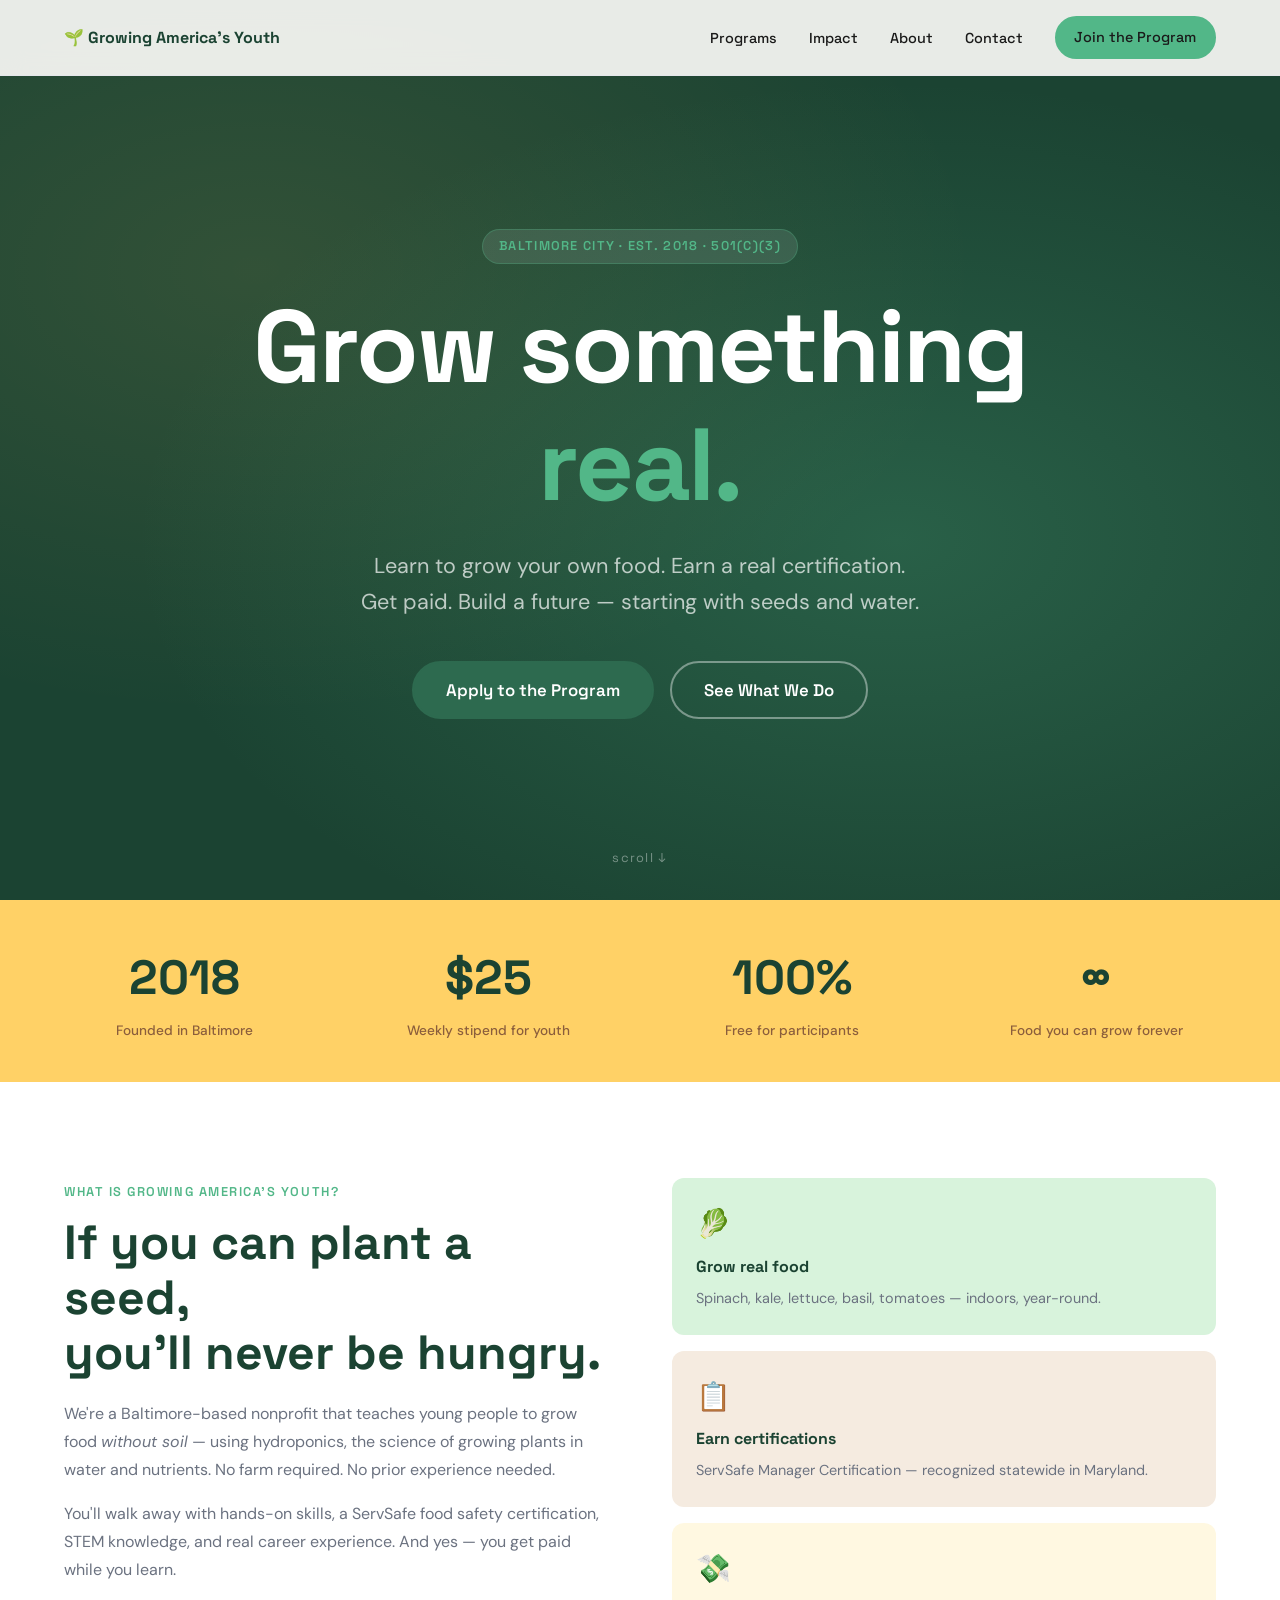
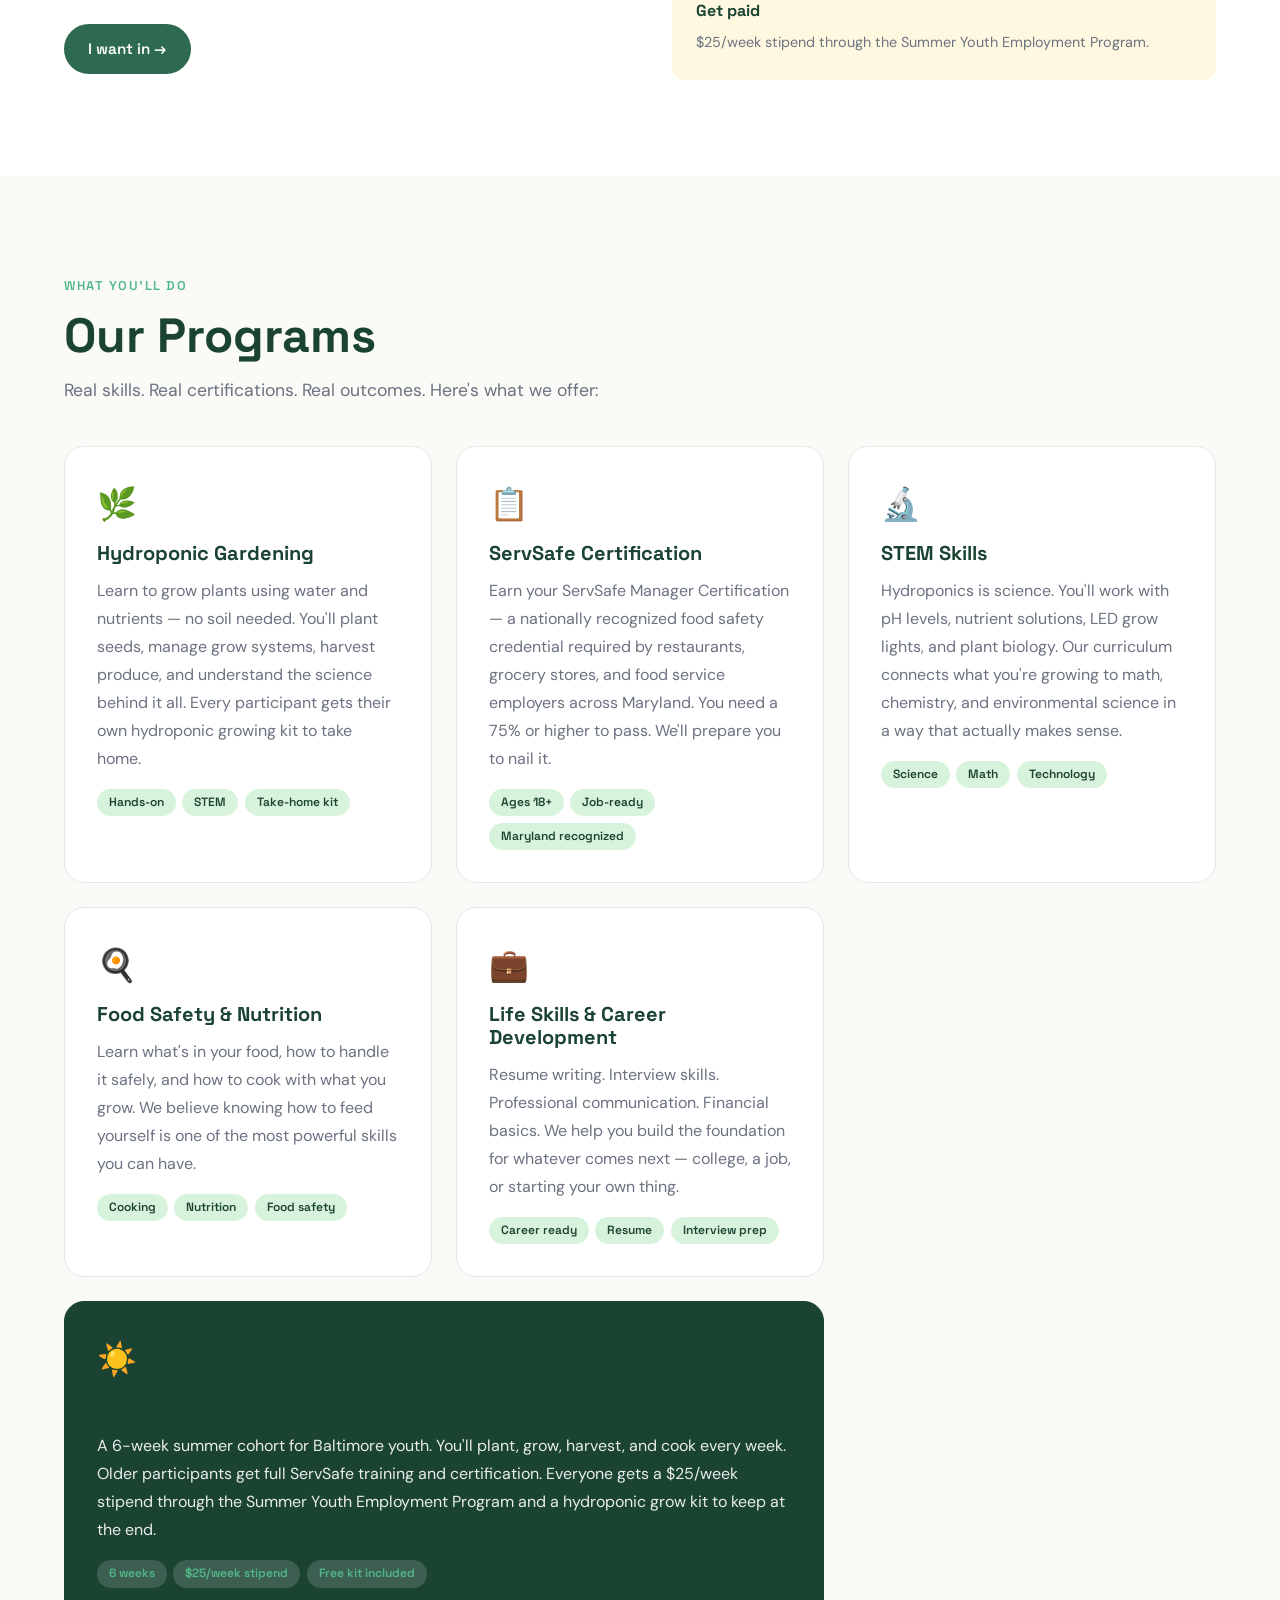
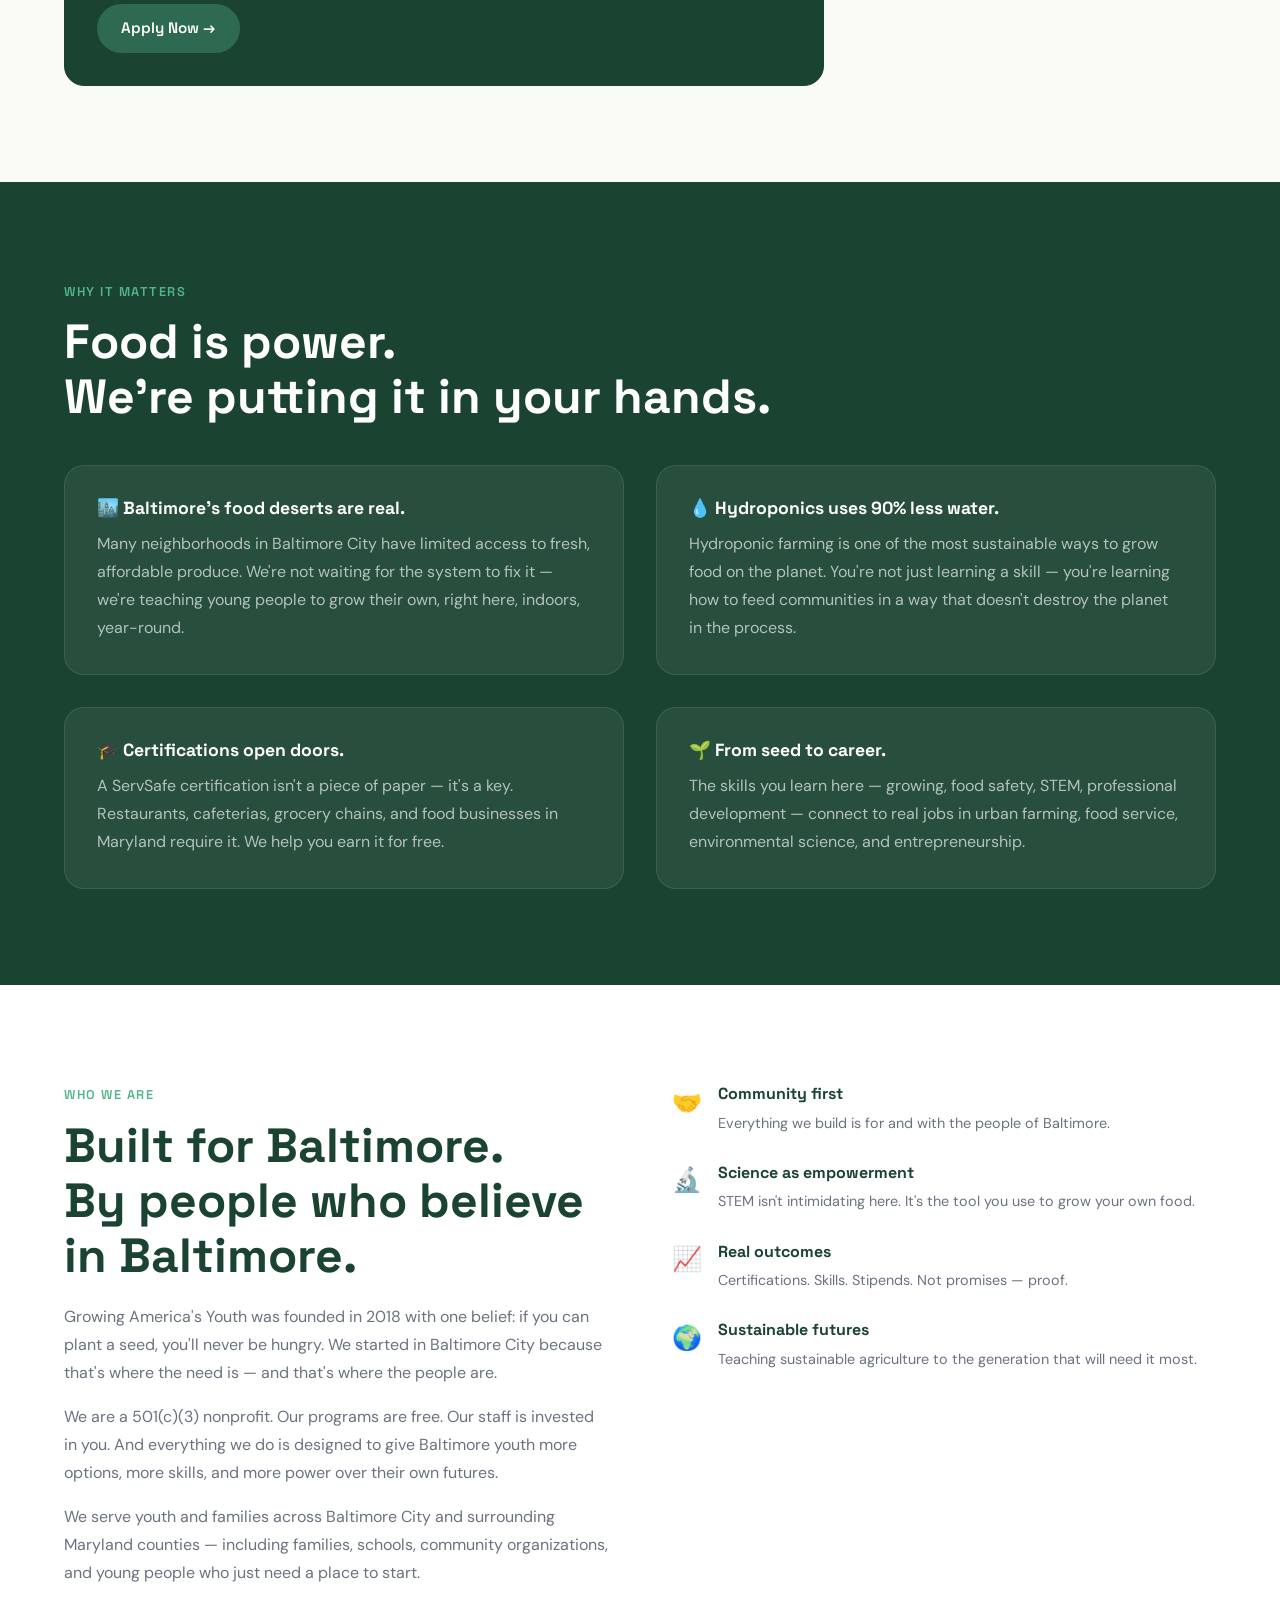
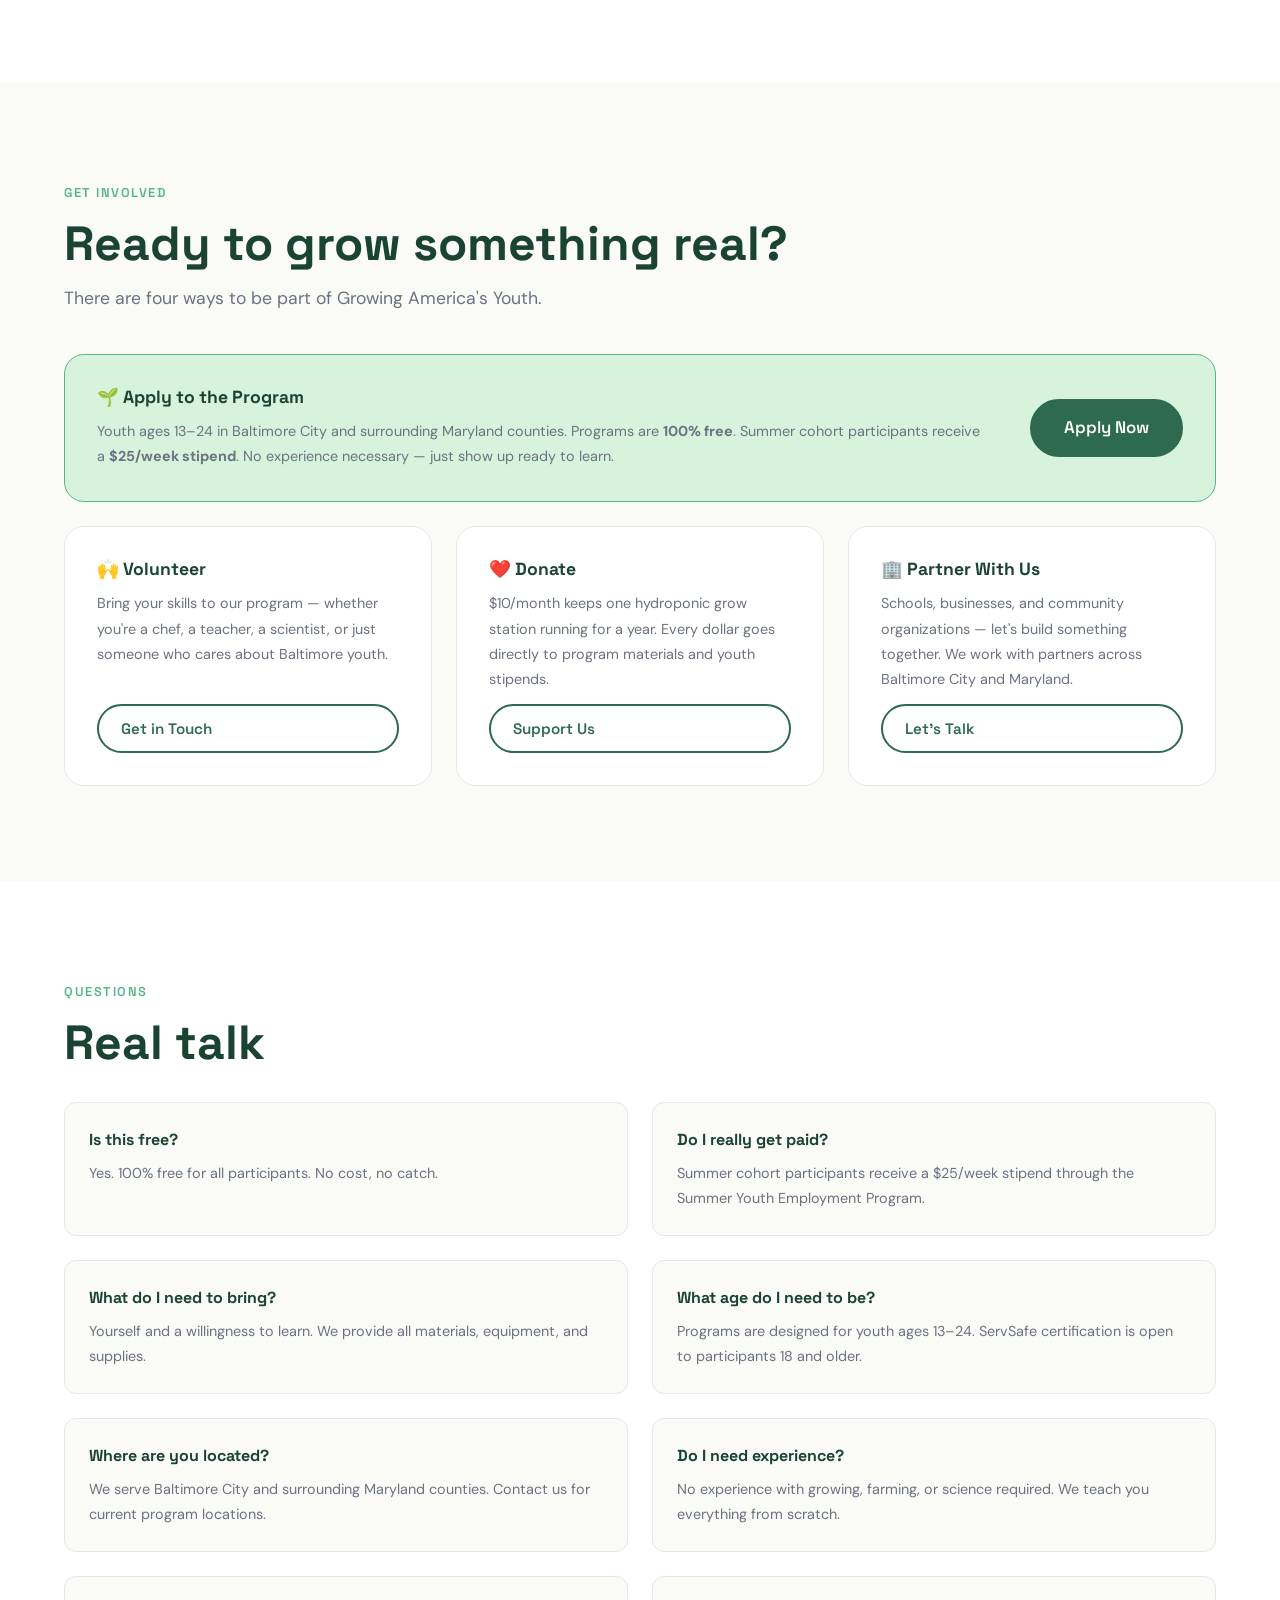
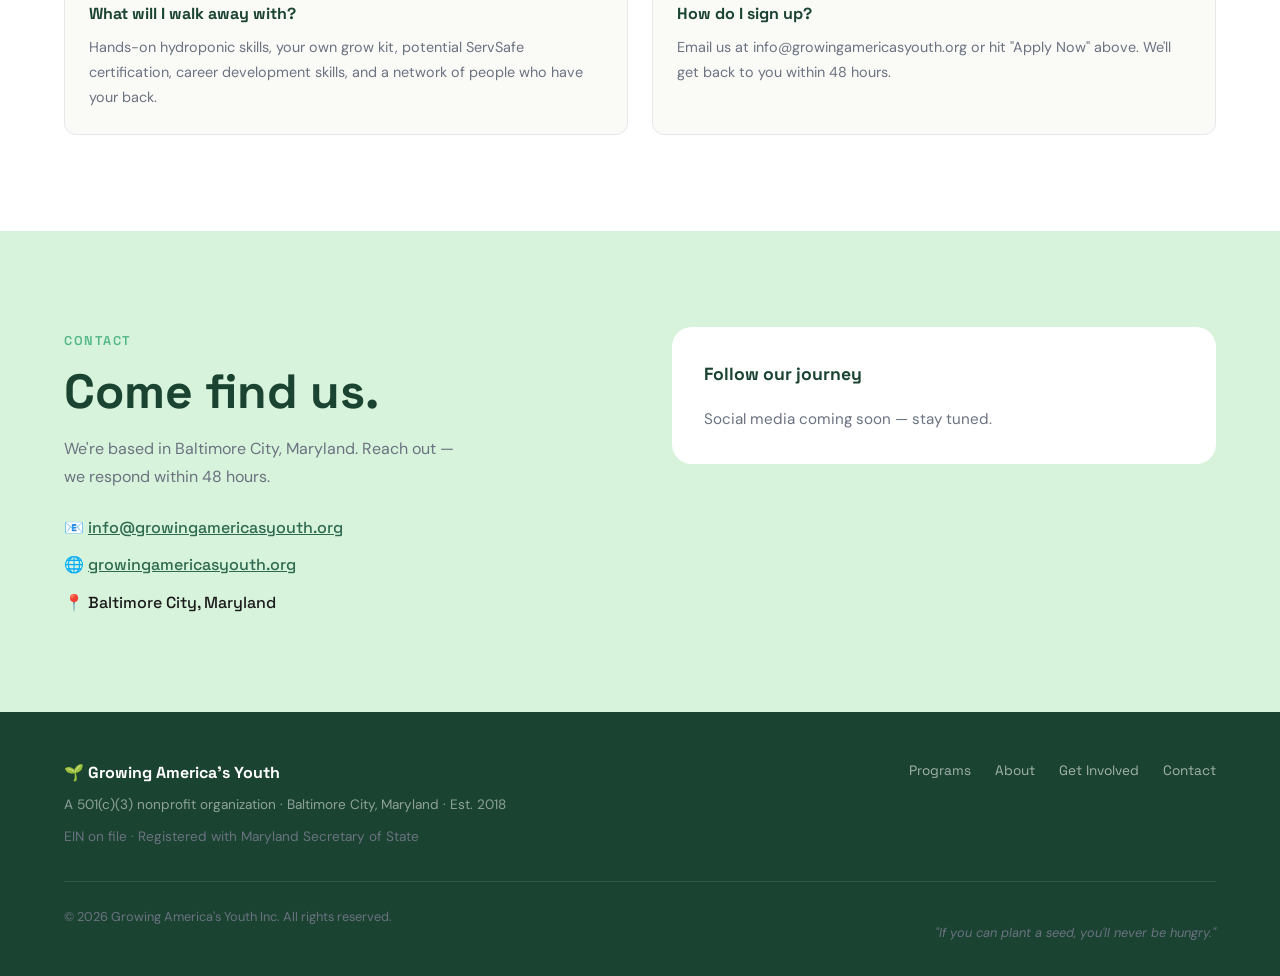
==== src/index.html @ 6db71955 "feat: full website — hero, programs, impact, about, FAQ, contact" ====
<!DOCTYPE html>
<html lang="en">
<head>
  <meta charset="UTF-8" />
  <meta name="viewport" content="width=device-width, initial-scale=1.0" />
  <title>Growing America's Youth — Grow Something Real</title>
  <meta name="description" content="We teach Baltimore youth to grow their own food, earn real certifications, get paid, and build careers — starting with seeds and water." />
  <link rel="preconnect" href="https://fonts.googleapis.com" />
  <link rel="preconnect" href="https://fonts.gstatic.com" crossorigin />
  <link href="https://fonts.googleapis.com/css2?family=Space+Grotesk:wght@400;500;600;700&family=DM+Sans:ital,wght@0,400;0,500;1,400&display=swap" rel="stylesheet" />
  <link rel="stylesheet" href="style.css" />
</head>
<body>

  <!-- NAV -->
  <nav class="nav" id="nav">
    <div class="nav__inner">
      <a href="#" class="nav__logo">🌱 Growing America's Youth</a>
      <ul class="nav__links">
        <li><a href="#programs">Programs</a></li>
        <li><a href="#impact">Impact</a></li>
        <li><a href="#about">About</a></li>
        <li><a href="#contact">Contact</a></li>
        <li><a href="#join" class="btn btn--nav">Join the Program</a></li>
      </ul>
      <button class="nav__hamburger" id="hamburger" aria-label="Open menu">
        <span></span><span></span><span></span>
      </button>
    </div>
    <div class="nav__mobile" id="mobile-menu">
      <a href="#programs">Programs</a>
      <a href="#impact">Impact</a>
      <a href="#about">About</a>
      <a href="#contact">Contact</a>
      <a href="#join" class="btn btn--green">Join the Program</a>
    </div>
  </nav>

  <!-- HERO -->
  <section class="hero" id="home">
    <div class="hero__bg"></div>
    <div class="hero__content">
      <span class="hero__tag">Baltimore City · Est. 2018 · 501(c)(3)</span>
      <h1 class="hero__headline">Grow something<br /><em>real.</em></h1>
      <p class="hero__sub">
        Learn to grow your own food. Earn a real certification. Get paid.
        Build a future — starting with seeds and water.
      </p>
      <div class="hero__cta">
        <a href="#join" class="btn btn--green btn--lg">Apply to the Program</a>
        <a href="#programs" class="btn btn--outline btn--lg">See What We Do</a>
      </div>
    </div>
    <div class="hero__scroll-hint">scroll ↓</div>
  </section>

  <!-- STATS BAND -->
  <section class="stats">
    <div class="stats__inner">
      <div class="stat">
        <span class="stat__num">2018</span>
        <span class="stat__label">Founded in Baltimore</span>
      </div>
      <div class="stat">
        <span class="stat__num">$25</span>
        <span class="stat__label">Weekly stipend for youth</span>
      </div>
      <div class="stat">
        <span class="stat__num">100%</span>
        <span class="stat__label">Free for participants</span>
      </div>
      <div class="stat">
        <span class="stat__num">∞</span>
        <span class="stat__label">Food you can grow forever</span>
      </div>
    </div>
  </section>

  <!-- WHAT IS THIS -->
  <section class="intro">
    <div class="container">
      <div class="intro__grid">
        <div class="intro__text">
          <span class="eyebrow">What is Growing America's Youth?</span>
          <h2>If you can plant a seed,<br />you'll never be hungry.</h2>
          <p>
            We're a Baltimore-based nonprofit that teaches young people to grow food
            <em>without soil</em> — using hydroponics, the science of growing plants in
            water and nutrients. No farm required. No prior experience needed.
          </p>
          <p>
            You'll walk away with hands-on skills, a ServSafe food safety certification,
            STEM knowledge, and real career experience. And yes — you get paid while you learn.
          </p>
          <a href="#join" class="btn btn--green">I want in →</a>
        </div>
        <div class="intro__visual">
          <div class="intro__card intro__card--green">
            <div class="intro__card-icon">🥬</div>
            <strong>Grow real food</strong>
            <p>Spinach, kale, lettuce, basil, tomatoes — indoors, year-round.</p>
          </div>
          <div class="intro__card intro__card--earth">
            <div class="intro__card-icon">📋</div>
            <strong>Earn certifications</strong>
            <p>ServSafe Manager Certification — recognized statewide in Maryland.</p>
          </div>
          <div class="intro__card intro__card--yellow">
            <div class="intro__card-icon">💸</div>
            <strong>Get paid</strong>
            <p>$25/week stipend through the Summer Youth Employment Program.</p>
          </div>
        </div>
      </div>
    </div>
  </section>

  <!-- PROGRAMS -->
  <section class="programs" id="programs">
    <div class="container">
      <span class="eyebrow">What you'll do</span>
      <h2>Our Programs</h2>
      <p class="section-sub">Real skills. Real certifications. Real outcomes. Here's what we offer:</p>

      <div class="programs__grid">

        <div class="program-card">
          <div class="program-card__icon">🌿</div>
          <h3>Hydroponic Gardening</h3>
          <p>
            Learn to grow plants using water and nutrients — no soil needed. You'll plant seeds,
            manage grow systems, harvest produce, and understand the science behind it all.
            Every participant gets their own hydroponic growing kit to take home.
          </p>
          <ul class="program-card__tags">
            <li>Hands-on</li><li>STEM</li><li>Take-home kit</li>
          </ul>
        </div>

        <div class="program-card">
          <div class="program-card__icon">📋</div>
          <h3>ServSafe Certification</h3>
          <p>
            Earn your ServSafe Manager Certification — a nationally recognized food safety
            credential required by restaurants, grocery stores, and food service employers
            across Maryland. You need a 75% or higher to pass. We'll prepare you to nail it.
          </p>
          <ul class="program-card__tags">
            <li>Ages 18+</li><li>Job-ready</li><li>Maryland recognized</li>
          </ul>
        </div>

        <div class="program-card">
          <div class="program-card__icon">🔬</div>
          <h3>STEM Skills</h3>
          <p>
            Hydroponics is science. You'll work with pH levels, nutrient solutions, LED grow
            lights, and plant biology. Our curriculum connects what you're growing to math,
            chemistry, and environmental science in a way that actually makes sense.
          </p>
          <ul class="program-card__tags">
            <li>Science</li><li>Math</li><li>Technology</li>
          </ul>
        </div>

        <div class="program-card">
          <div class="program-card__icon">🍳</div>
          <h3>Food Safety & Nutrition</h3>
          <p>
            Learn what's in your food, how to handle it safely, and how to cook with what
            you grow. We believe knowing how to feed yourself is one of the most powerful
            skills you can have.
          </p>
          <ul class="program-card__tags">
            <li>Cooking</li><li>Nutrition</li><li>Food safety</li>
          </ul>
        </div>

        <div class="program-card">
          <div class="program-card__icon">💼</div>
          <h3>Life Skills & Career Development</h3>
          <p>
            Resume writing. Interview skills. Professional communication. Financial basics.
            We help you build the foundation for whatever comes next — college, a job,
            or starting your own thing.
          </p>
          <ul class="program-card__tags">
            <li>Career ready</li><li>Resume</li><li>Interview prep</li>
          </ul>
        </div>

        <div class="program-card program-card--featured">
          <div class="program-card__icon">☀️</div>
          <h3>Summer Youth Program</h3>
          <p>
            A 6-week summer cohort for Baltimore youth. You'll plant, grow, harvest, and cook
            every week. Older participants get full ServSafe training and certification.
            Everyone gets a $25/week stipend through the Summer Youth Employment Program
            and a hydroponic grow kit to keep at the end.
          </p>
          <ul class="program-card__tags">
            <li>6 weeks</li><li>$25/week stipend</li><li>Free kit included</li>
          </ul>
          <a href="#join" class="btn btn--green" style="margin-top:1rem;">Apply Now →</a>
        </div>

      </div>
    </div>
  </section>

  <!-- IMPACT -->
  <section class="impact" id="impact">
    <div class="container">
      <span class="eyebrow">Why it matters</span>
      <h2>Food is power.<br />We're putting it in your hands.</h2>
      <div class="impact__grid">
        <div class="impact__block">
          <h3>🏙️ Baltimore's food deserts are real.</h3>
          <p>
            Many neighborhoods in Baltimore City have limited access to fresh, affordable produce.
            We're not waiting for the system to fix it — we're teaching young people to grow
            their own, right here, indoors, year-round.
          </p>
        </div>
        <div class="impact__block">
          <h3>💧 Hydroponics uses 90% less water.</h3>
          <p>
            Hydroponic farming is one of the most sustainable ways to grow food on the planet.
            You're not just learning a skill — you're learning how to feed communities in a
            way that doesn't destroy the planet in the process.
          </p>
        </div>
        <div class="impact__block">
          <h3>🎓 Certifications open doors.</h3>
          <p>
            A ServSafe certification isn't a piece of paper — it's a key. Restaurants, cafeterias,
            grocery chains, and food businesses in Maryland require it. We help you earn it for free.
          </p>
        </div>
        <div class="impact__block">
          <h3>🌱 From seed to career.</h3>
          <p>
            The skills you learn here — growing, food safety, STEM, professional development —
            connect to real jobs in urban farming, food service, environmental science,
            and entrepreneurship.
          </p>
        </div>
      </div>
    </div>
  </section>

  <!-- ABOUT -->
  <section class="about" id="about">
    <div class="container">
      <div class="about__grid">
        <div class="about__text">
          <span class="eyebrow">Who we are</span>
          <h2>Built for Baltimore.<br />By people who believe in Baltimore.</h2>
          <p>
            Growing America's Youth was founded in 2018 with one belief: if you can plant a seed,
            you'll never be hungry. We started in Baltimore City because that's where the need is —
            and that's where the people are.
          </p>
          <p>
            We are a 501(c)(3) nonprofit. Our programs are free. Our staff is invested in you.
            And everything we do is designed to give Baltimore youth more options, more skills,
            and more power over their own futures.
          </p>
          <p>
            We serve youth and families across Baltimore City and surrounding Maryland counties —
            including families, schools, community organizations, and young people who just need
            a place to start.
          </p>
        </div>
        <div class="about__values">
          <div class="value">
            <span class="value__icon">🤝</span>
            <div>
              <strong>Community first</strong>
              <p>Everything we build is for and with the people of Baltimore.</p>
            </div>
          </div>
          <div class="value">
            <span class="value__icon">🔬</span>
            <div>
              <strong>Science as empowerment</strong>
              <p>STEM isn't intimidating here. It's the tool you use to grow your own food.</p>
            </div>
          </div>
          <div class="value">
            <span class="value__icon">📈</span>
            <div>
              <strong>Real outcomes</strong>
              <p>Certifications. Skills. Stipends. Not promises — proof.</p>
            </div>
          </div>
          <div class="value">
            <span class="value__icon">🌍</span>
            <div>
              <strong>Sustainable futures</strong>
              <p>Teaching sustainable agriculture to the generation that will need it most.</p>
            </div>
          </div>
        </div>
      </div>
    </div>
  </section>

  <!-- GET INVOLVED / JOIN -->
  <section class="join" id="join">
    <div class="container">
      <span class="eyebrow">Get involved</span>
      <h2>Ready to grow something real?</h2>
      <p class="section-sub">There are four ways to be part of Growing America's Youth.</p>

      <div class="join__grid">
        <div class="join__card join__card--main">
          <h3>🌱 Apply to the Program</h3>
          <p>
            Youth ages 13–24 in Baltimore City and surrounding Maryland counties.
            Programs are <strong>100% free</strong>. Summer cohort participants receive a
            <strong>$25/week stipend</strong>. No experience necessary — just show up ready to learn.
          </p>
          <a href="mailto:info@growingamericasyouth.org?subject=Program Application" class="btn btn--green btn--lg">Apply Now</a>
        </div>

        <div class="join__card">
          <h3>🙌 Volunteer</h3>
          <p>
            Bring your skills to our program — whether you're a chef, a teacher, a scientist,
            or just someone who cares about Baltimore youth.
          </p>
          <a href="mailto:info@growingamericasyouth.org?subject=Volunteer Interest" class="btn btn--outline">Get in Touch</a>
        </div>

        <div class="join__card">
          <h3>❤️ Donate</h3>
          <p>
            $10/month keeps one hydroponic grow station running for a year.
            Every dollar goes directly to program materials and youth stipends.
          </p>
          <a href="mailto:info@growingamericasyouth.org?subject=Donation Inquiry" class="btn btn--outline">Support Us</a>
        </div>

        <div class="join__card">
          <h3>🏢 Partner With Us</h3>
          <p>
            Schools, businesses, and community organizations — let's build something together.
            We work with partners across Baltimore City and Maryland.
          </p>
          <a href="mailto:info@growingamericasyouth.org?subject=Partnership Inquiry" class="btn btn--outline">Let's Talk</a>
        </div>
      </div>
    </div>
  </section>

  <!-- FAQ -->
  <section class="faq" id="faq">
    <div class="container">
      <span class="eyebrow">Questions</span>
      <h2>Real talk</h2>
      <div class="faq__grid">
        <div class="faq__item">
          <strong>Is this free?</strong>
          <p>Yes. 100% free for all participants. No cost, no catch.</p>
        </div>
        <div class="faq__item">
          <strong>Do I really get paid?</strong>
          <p>Summer cohort participants receive a $25/week stipend through the Summer Youth Employment Program.</p>
        </div>
        <div class="faq__item">
          <strong>What do I need to bring?</strong>
          <p>Yourself and a willingness to learn. We provide all materials, equipment, and supplies.</p>
        </div>
        <div class="faq__item">
          <strong>What age do I need to be?</strong>
          <p>Programs are designed for youth ages 13–24. ServSafe certification is open to participants 18 and older.</p>
        </div>
        <div class="faq__item">
          <strong>Where are you located?</strong>
          <p>We serve Baltimore City and surrounding Maryland counties. Contact us for current program locations.</p>
        </div>
        <div class="faq__item">
          <strong>Do I need experience?</strong>
          <p>No experience with growing, farming, or science required. We teach you everything from scratch.</p>
        </div>
        <div class="faq__item">
          <strong>What will I walk away with?</strong>
          <p>Hands-on hydroponic skills, your own grow kit, potential ServSafe certification, career development skills, and a network of people who have your back.</p>
        </div>
        <div class="faq__item">
          <strong>How do I sign up?</strong>
          <p>Email us at info@growingamericasyouth.org or hit "Apply Now" above. We'll get back to you within 48 hours.</p>
        </div>
      </div>
    </div>
  </section>

  <!-- CONTACT -->
  <section class="contact" id="contact">
    <div class="container">
      <div class="contact__inner">
        <div>
          <span class="eyebrow">Contact</span>
          <h2>Come find us.</h2>
          <p>We're based in Baltimore City, Maryland. Reach out — we respond within 48 hours.</p>
          <div class="contact__details">
            <div>📧 <a href="mailto:info@growingamericasyouth.org">info@growingamericasyouth.org</a></div>
            <div>🌐 <a href="https://growingamericasyouth.org">growingamericasyouth.org</a></div>
            <div>📍 Baltimore City, Maryland</div>
          </div>
        </div>
        <div class="contact__social">
          <p><strong>Follow our journey</strong></p>
          <p style="color:var(--text-muted); font-size:0.95rem;">Social media coming soon — stay tuned.</p>
        </div>
      </div>
    </div>
  </section>

  <!-- FOOTER -->
  <footer class="footer">
    <div class="container">
      <div class="footer__inner">
        <div>
          <strong>🌱 Growing America's Youth</strong>
          <p>A 501(c)(3) nonprofit organization · Baltimore City, Maryland · Est. 2018</p>
          <p style="margin-top:0.5rem; font-size:0.85rem; color:var(--text-muted);">
            EIN on file · Registered with Maryland Secretary of State
          </p>
        </div>
        <div class="footer__links">
          <a href="#programs">Programs</a>
          <a href="#about">About</a>
          <a href="#join">Get Involved</a>
          <a href="#contact">Contact</a>
        </div>
      </div>
      <div class="footer__bottom">
        <p>© 2026 Growing America's Youth Inc. All rights reserved.</p>
        <p><em>"If you can plant a seed, you'll never be hungry."</em></p>
      </div>
    </div>
  </footer>

  <script src="main.js"></script>
</body>
</html>
---- src/style.css ----
/* =============================================
   GROWING AMERICA'S YOUTH — Stylesheet
   Design: Bold, Gen Z, mobile-first
   ============================================= */

:root {
  --green-dark:   #1B4332;
  --green-mid:    #2D6A4F;
  --green-bright: #52B788;
  --green-light:  #D8F3DC;
  --yellow:       #FFD166;
  --earth:        #8B5E3C;
  --earth-light:  #F5EBE0;
  --cream:        #FAFAF7;
  --white:        #FFFFFF;
  --text:         #1A1A1A;
  --text-muted:   #6B7280;
  --border:       #E5E7EB;
  --radius:       12px;
  --radius-lg:    20px;
  --shadow:       0 4px 24px rgba(0,0,0,0.08);
  --shadow-lg:    0 8px 48px rgba(0,0,0,0.12);
  --font-head:    'Space Grotesk', sans-serif;
  --font-body:    'DM Sans', sans-serif;
}

*, *::before, *::after { box-sizing: border-box; margin: 0; padding: 0; }

html { scroll-behavior: smooth; }

body {
  font-family: var(--font-body);
  color: var(--text);
  background: var(--cream);
  line-height: 1.6;
  font-size: 1rem;
}

img { max-width: 100%; display: block; }

a { color: inherit; text-decoration: none; }

h1,h2,h3,h4 {
  font-family: var(--font-head);
  line-height: 1.15;
  font-weight: 700;
}

h2 { font-size: clamp(2rem, 4vw, 3rem); }
h3 { font-size: 1.25rem; }

p { color: var(--text-muted); line-height: 1.75; }
p + p { margin-top: 1rem; }

.container {
  max-width: 1200px;
  margin: 0 auto;
  padding: 0 1.5rem;
}

.eyebrow {
  display: inline-block;
  font-family: var(--font-head);
  font-size: 0.8rem;
  font-weight: 600;
  letter-spacing: 0.12em;
  text-transform: uppercase;
  color: var(--green-bright);
  margin-bottom: 0.75rem;
}

.section-sub {
  font-size: 1.1rem;
  max-width: 600px;
  margin: 0.75rem 0 2.5rem;
}

/* ---- BUTTONS ---- */
.btn {
  display: inline-flex;
  align-items: center;
  gap: 0.4rem;
  font-family: var(--font-head);
  font-weight: 600;
  font-size: 0.95rem;
  padding: 0.65rem 1.4rem;
  border-radius: 100px;
  border: 2px solid transparent;
  cursor: pointer;
  transition: all 0.2s ease;
  white-space: nowrap;
}
.btn--green {
  background: var(--green-mid);
  color: #fff;
  border-color: var(--green-mid);
}
.btn--green:hover { background: var(--green-dark); border-color: var(--green-dark); transform: translateY(-1px); }
.btn--outline {
  background: transparent;
  color: var(--green-mid);
  border-color: var(--green-mid);
}
.btn--outline:hover { background: var(--green-light); }
.btn--nav {
  background: var(--green-bright);
  color: var(--green-dark);
  border-color: var(--green-bright);
  font-size: 0.85rem;
  padding: 0.5rem 1.1rem;
}
.btn--nav:hover { background: var(--green-mid); color: #fff; border-color: var(--green-mid); }
.btn--lg { font-size: 1.05rem; padding: 0.85rem 2rem; }

/* ---- NAV ---- */
.nav {
  position: fixed;
  top: 0; left: 0; right: 0;
  z-index: 1000;
  background: rgba(250,250,247,0.92);
  backdrop-filter: blur(12px);
  border-bottom: 1px solid var(--border);
  transition: box-shadow 0.2s;
}
.nav.scrolled { box-shadow: var(--shadow); }
.nav__inner {
  display: flex;
  align-items: center;
  justify-content: space-between;
  max-width: 1200px;
  margin: 0 auto;
  padding: 1rem 1.5rem;
}
.nav__logo {
  font-family: var(--font-head);
  font-weight: 700;
  font-size: 1rem;
  color: var(--green-dark);
}
.nav__links {
  display: flex;
  align-items: center;
  gap: 2rem;
  list-style: none;
}
.nav__links a {
  font-family: var(--font-head);
  font-size: 0.9rem;
  font-weight: 500;
  color: var(--text);
  transition: color 0.15s;
}
.nav__links a:hover { color: var(--green-mid); }
.nav__hamburger {
  display: none;
  flex-direction: column;
  gap: 5px;
  background: none;
  border: none;
  cursor: pointer;
  padding: 4px;
}
.nav__hamburger span {
  display: block;
  width: 24px;
  height: 2px;
  background: var(--text);
  border-radius: 2px;
  transition: all 0.2s;
}
.nav__mobile {
  display: none;
  flex-direction: column;
  padding: 1rem 1.5rem 1.5rem;
  gap: 1rem;
  border-top: 1px solid var(--border);
}
.nav__mobile a {
  font-family: var(--font-head);
  font-weight: 500;
  color: var(--text);
  font-size: 1rem;
}
.nav__mobile.open { display: flex; }

/* ---- HERO ---- */
.hero {
  min-height: 100vh;
  display: flex;
  align-items: center;
  position: relative;
  overflow: hidden;
  padding: 7rem 1.5rem 4rem;
  background: var(--green-dark);
}
.hero__bg {
  position: absolute;
  inset: 0;
  background:
    radial-gradient(ellipse at 70% 60%, rgba(82,183,136,0.25) 0%, transparent 60%),
    radial-gradient(ellipse at 20% 30%, rgba(255,209,102,0.1) 0%, transparent 50%);
}
.hero__content {
  position: relative;
  max-width: 800px;
  margin: 0 auto;
  text-align: center;
}
.hero__tag {
  display: inline-block;
  background: rgba(255,255,255,0.1);
  color: var(--green-bright);
  font-family: var(--font-head);
  font-size: 0.8rem;
  font-weight: 600;
  letter-spacing: 0.1em;
  text-transform: uppercase;
  padding: 0.4rem 1rem;
  border-radius: 100px;
  border: 1px solid rgba(82,183,136,0.3);
  margin-bottom: 1.5rem;
}
.hero__headline {
  font-size: clamp(3.5rem, 8vw, 6.5rem);
  color: #fff;
  margin-bottom: 1.5rem;
  letter-spacing: -0.02em;
}
.hero__headline em {
  font-style: normal;
  color: var(--green-bright);
}
.hero__sub {
  font-size: clamp(1.1rem, 2vw, 1.35rem);
  color: rgba(255,255,255,0.7);
  max-width: 560px;
  margin: 0 auto 2.5rem;
  line-height: 1.7;
}
.hero__cta {
  display: flex;
  gap: 1rem;
  justify-content: center;
  flex-wrap: wrap;
}
.hero__cta .btn--outline {
  color: #fff;
  border-color: rgba(255,255,255,0.4);
}
.hero__cta .btn--outline:hover { background: rgba(255,255,255,0.1); border-color: #fff; }
.hero__scroll-hint {
  position: absolute;
  bottom: 2rem;
  left: 50%;
  transform: translateX(-50%);
  color: rgba(255,255,255,0.4);
  font-size: 0.8rem;
  letter-spacing: 0.1em;
  font-family: var(--font-head);
  animation: bounce 2s infinite;
}
@keyframes bounce {
  0%,100% { transform: translateX(-50%) translateY(0); }
  50% { transform: translateX(-50%) translateY(6px); }
}

/* ---- STATS ---- */
.stats {
  background: var(--yellow);
  padding: 2.5rem 1.5rem;
}
.stats__inner {
  max-width: 1200px;
  margin: 0 auto;
  display: grid;
  grid-template-columns: repeat(4, 1fr);
  gap: 1rem;
  text-align: center;
}
.stat__num {
  display: block;
  font-family: var(--font-head);
  font-size: clamp(2rem, 4vw, 3rem);
  font-weight: 700;
  color: var(--green-dark);
}
.stat__label {
  font-size: 0.85rem;
  font-weight: 500;
  color: var(--earth);
}

/* ---- INTRO ---- */
.intro {
  padding: 6rem 0;
  background: var(--white);
}
.intro__grid {
  display: grid;
  grid-template-columns: 1fr 1fr;
  gap: 4rem;
  align-items: start;
}
.intro__text h2 { margin-bottom: 1.25rem; color: var(--green-dark); }
.intro__text p { margin-bottom: 1rem; }
.intro__text .btn { margin-top: 1.5rem; }
.intro__visual {
  display: flex;
  flex-direction: column;
  gap: 1rem;
}
.intro__card {
  padding: 1.5rem;
  border-radius: var(--radius);
  display: flex;
  flex-direction: column;
  gap: 0.4rem;
}
.intro__card--green { background: var(--green-light); }
.intro__card--earth { background: var(--earth-light); }
.intro__card--yellow { background: #FFF8E1; }
.intro__card-icon { font-size: 1.75rem; }
.intro__card strong {
  font-family: var(--font-head);
  font-size: 1rem;
  color: var(--green-dark);
}
.intro__card p { font-size: 0.9rem; margin: 0; }

/* ---- PROGRAMS ---- */
.programs {
  padding: 6rem 0;
  background: var(--cream);
}
.programs > .container > h2 { margin-bottom: 0.5rem; color: var(--green-dark); }
.programs__grid {
  display: grid;
  grid-template-columns: repeat(3, 1fr);
  gap: 1.5rem;
  margin-top: 0.5rem;
}
.program-card {
  background: var(--white);
  border-radius: var(--radius-lg);
  padding: 2rem;
  border: 1px solid var(--border);
  transition: transform 0.2s, box-shadow 0.2s;
}
.program-card:hover { transform: translateY(-4px); box-shadow: var(--shadow-lg); }
.program-card--featured {
  background: var(--green-dark);
  border-color: var(--green-dark);
  grid-column: span 2;
}
.program-card--featured h3,
.program-card--featured p { color: rgba(255,255,255,0.9); }
.program-card--featured strong { color: #fff; }
.program-card__icon { font-size: 2rem; margin-bottom: 0.75rem; }
.program-card h3 { margin-bottom: 0.75rem; color: var(--green-dark); }
.program-card__tags {
  display: flex;
  flex-wrap: wrap;
  gap: 0.4rem;
  margin-top: 1rem;
  list-style: none;
}
.program-card__tags li {
  background: var(--green-light);
  color: var(--green-dark);
  font-family: var(--font-head);
  font-size: 0.75rem;
  font-weight: 600;
  padding: 0.25rem 0.75rem;
  border-radius: 100px;
}
.program-card--featured .program-card__tags li {
  background: rgba(255,255,255,0.15);
  color: var(--green-bright);
}

/* ---- IMPACT ---- */
.impact {
  padding: 6rem 0;
  background: var(--green-dark);
  color: #fff;
}
.impact .eyebrow { color: var(--green-bright); }
.impact h2 { color: #fff; margin-bottom: 2.5rem; }
.impact__grid {
  display: grid;
  grid-template-columns: 1fr 1fr;
  gap: 2rem;
}
.impact__block {
  background: rgba(255,255,255,0.06);
  border: 1px solid rgba(255,255,255,0.1);
  border-radius: var(--radius-lg);
  padding: 2rem;
}
.impact__block h3 {
  color: #fff;
  font-size: 1.1rem;
  margin-bottom: 0.75rem;
}
.impact__block p { color: rgba(255,255,255,0.65); }

/* ---- ABOUT ---- */
.about {
  padding: 6rem 0;
  background: var(--white);
}
.about__grid {
  display: grid;
  grid-template-columns: 1fr 1fr;
  gap: 4rem;
  align-items: start;
}
.about__text h2 { color: var(--green-dark); margin-bottom: 1.25rem; }
.about__values {
  display: flex;
  flex-direction: column;
  gap: 1.5rem;
}
.value {
  display: flex;
  gap: 1rem;
  align-items: flex-start;
}
.value__icon { font-size: 1.5rem; flex-shrink: 0; margin-top: 0.1rem; }
.value strong {
  font-family: var(--font-head);
  color: var(--green-dark);
  display: block;
  margin-bottom: 0.25rem;
}
.value p { font-size: 0.9rem; margin: 0; }

/* ---- JOIN ---- */
.join {
  padding: 6rem 0;
  background: var(--cream);
}
.join > .container > h2 { color: var(--green-dark); margin-bottom: 0.5rem; }
.join__grid {
  display: grid;
  grid-template-columns: 1fr 1fr 1fr;
  gap: 1.5rem;
  margin-top: 0.5rem;
}
.join__card {
  background: var(--white);
  border: 1px solid var(--border);
  border-radius: var(--radius-lg);
  padding: 2rem;
  display: flex;
  flex-direction: column;
  gap: 0.75rem;
}
.join__card h3 { color: var(--green-dark); font-size: 1.1rem; }
.join__card p { font-size: 0.9rem; flex: 1; }
.join__card--main {
  background: var(--green-light);
  border-color: var(--green-bright);
  grid-column: span 3;
  display: grid;
  grid-template-columns: 1fr auto;
  grid-template-rows: auto auto;
  column-gap: 3rem;
  align-items: center;
}
.join__card--main h3 { grid-column: 1; }
.join__card--main p { grid-column: 1; }
.join__card--main a { grid-column: 2; grid-row: 1 / 3; align-self: center; }

/* ---- FAQ ---- */
.faq {
  padding: 6rem 0;
  background: var(--white);
}
.faq > .container > h2 { color: var(--green-dark); margin-bottom: 2rem; }
.faq__grid {
  display: grid;
  grid-template-columns: 1fr 1fr;
  gap: 1.5rem;
}
.faq__item {
  background: var(--cream);
  border-radius: var(--radius);
  padding: 1.5rem;
  border: 1px solid var(--border);
}
.faq__item strong {
  font-family: var(--font-head);
  color: var(--green-dark);
  display: block;
  margin-bottom: 0.5rem;
}
.faq__item p { font-size: 0.9rem; margin: 0; }

/* ---- CONTACT ---- */
.contact {
  padding: 6rem 0;
  background: var(--green-light);
}
.contact__inner {
  display: grid;
  grid-template-columns: 1fr 1fr;
  gap: 4rem;
  align-items: start;
}
.contact h2 { color: var(--green-dark); margin-bottom: 1rem; }
.contact p { max-width: 400px; }
.contact__details {
  display: flex;
  flex-direction: column;
  gap: 0.75rem;
  margin-top: 1.5rem;
  font-family: var(--font-head);
  font-weight: 500;
}
.contact__details a { color: var(--green-mid); text-decoration: underline; }
.contact__social {
  background: var(--white);
  border-radius: var(--radius-lg);
  padding: 2rem;
}
.contact__social strong { font-family: var(--font-head); font-size: 1.1rem; color: var(--green-dark); }

/* ---- FOOTER ---- */
.footer {
  background: var(--green-dark);
  color: rgba(255,255,255,0.7);
  padding: 3rem 0 2rem;
}
.footer__inner {
  display: flex;
  justify-content: space-between;
  align-items: flex-start;
  gap: 2rem;
  padding-bottom: 2rem;
  border-bottom: 1px solid rgba(255,255,255,0.1);
  flex-wrap: wrap;
}
.footer__inner strong {
  font-family: var(--font-head);
  font-size: 1rem;
  color: #fff;
  display: block;
  margin-bottom: 0.5rem;
}
.footer__inner p { font-size: 0.85rem; color: rgba(255,255,255,0.5); margin: 0; }
.footer__links {
  display: flex;
  gap: 1.5rem;
  flex-wrap: wrap;
}
.footer__links a {
  font-family: var(--font-head);
  font-size: 0.85rem;
  color: rgba(255,255,255,0.6);
  transition: color 0.15s;
}
.footer__links a:hover { color: var(--green-bright); }
.footer__bottom {
  display: flex;
  justify-content: space-between;
  padding-top: 1.5rem;
  font-size: 0.8rem;
  color: rgba(255,255,255,0.35);
  flex-wrap: wrap;
  gap: 0.5rem;
}
.footer__bottom em { font-style: italic; }

/* ---- RESPONSIVE ---- */
@media (max-width: 900px) {
  .nav__links { display: none; }
  .nav__hamburger { display: flex; }

  .stats__inner { grid-template-columns: repeat(2, 1fr); }
  .intro__grid { grid-template-columns: 1fr; gap: 2.5rem; }
  .programs__grid { grid-template-columns: 1fr 1fr; }
  .program-card--featured { grid-column: span 2; }
  .impact__grid { grid-template-columns: 1fr; }
  .about__grid { grid-template-columns: 1fr; gap: 2.5rem; }
  .join__grid { grid-template-columns: 1fr; }
  .join__card--main { grid-column: 1; grid-template-columns: 1fr; }
  .join__card--main a { grid-column: 1; grid-row: auto; }
  .faq__grid { grid-template-columns: 1fr; }
  .contact__inner { grid-template-columns: 1fr; }
}

@media (max-width: 600px) {
  .stats__inner { grid-template-columns: repeat(2, 1fr); }
  .programs__grid { grid-template-columns: 1fr; }
  .program-card--featured { grid-column: 1; }
  .hero__headline { font-size: clamp(3rem, 12vw, 4rem); }
  .hero__cta { flex-direction: column; align-items: center; }
  .footer__bottom { flex-direction: column; }
}
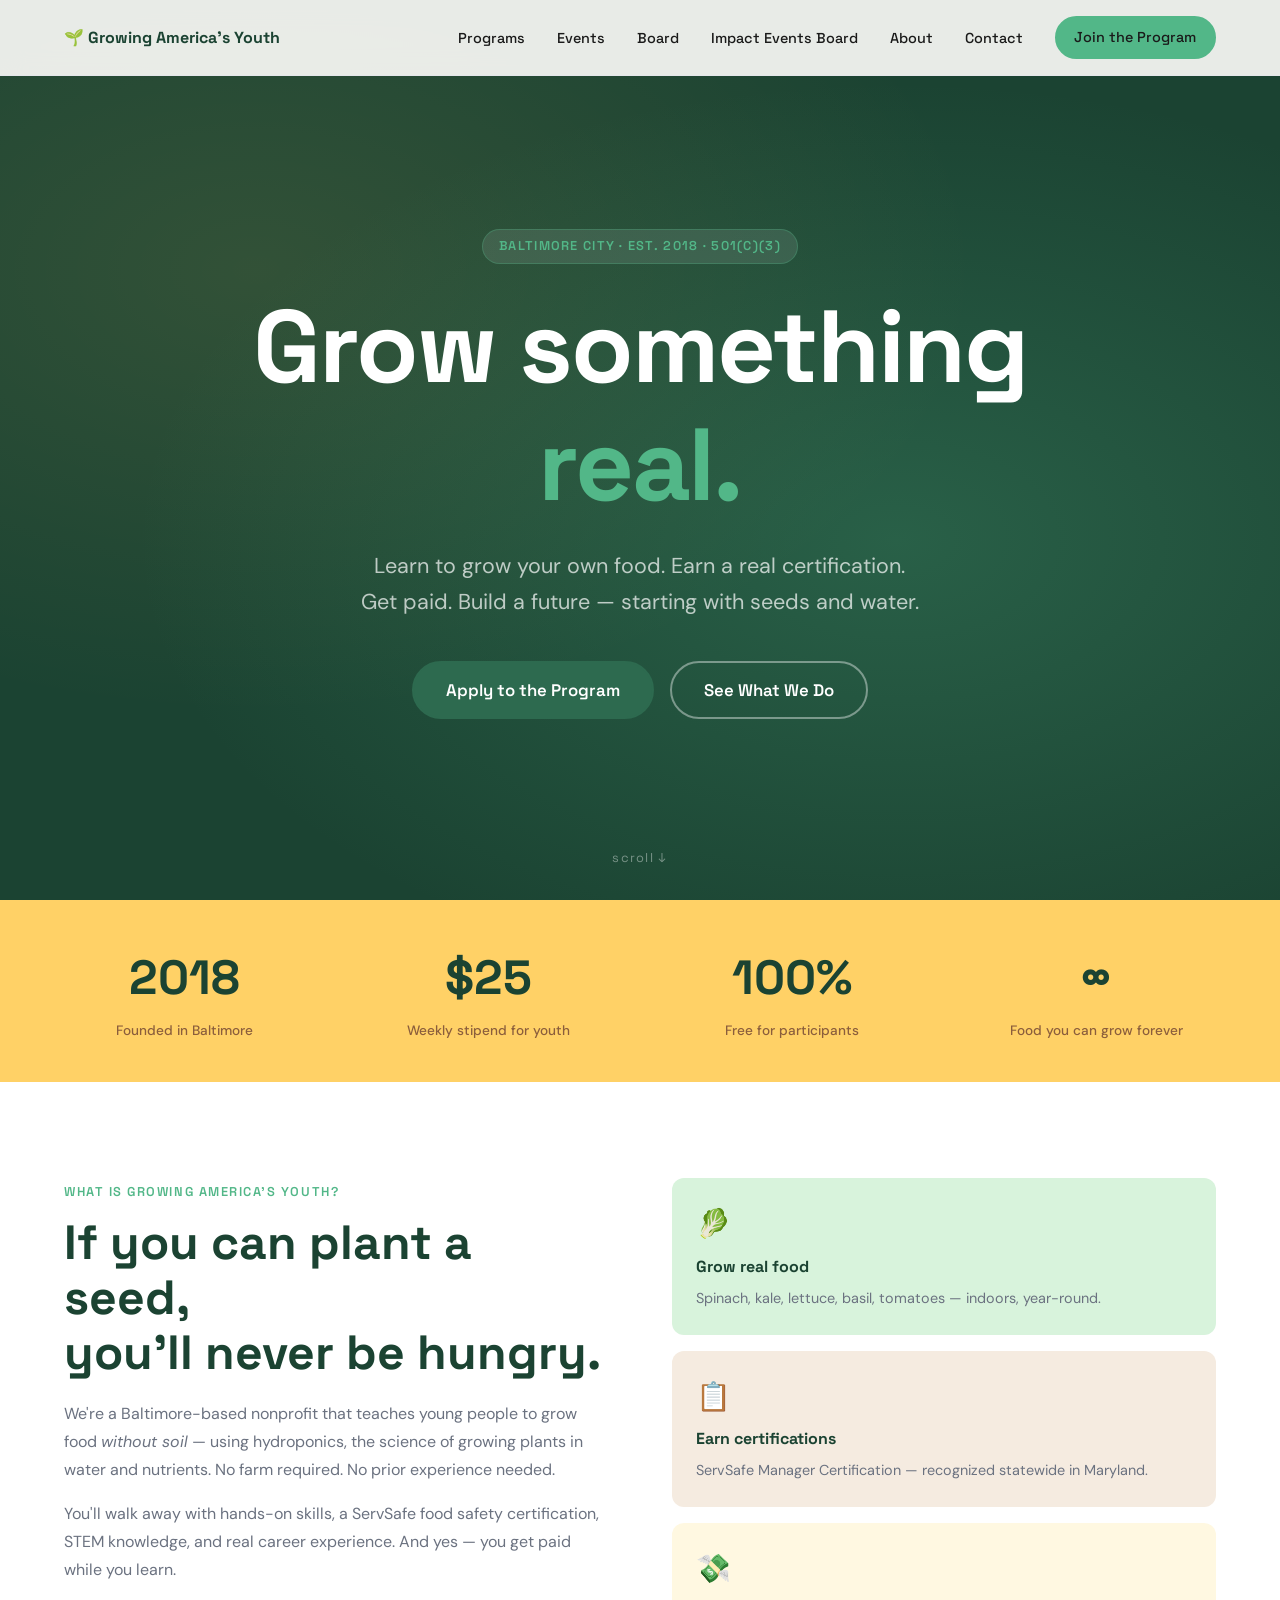
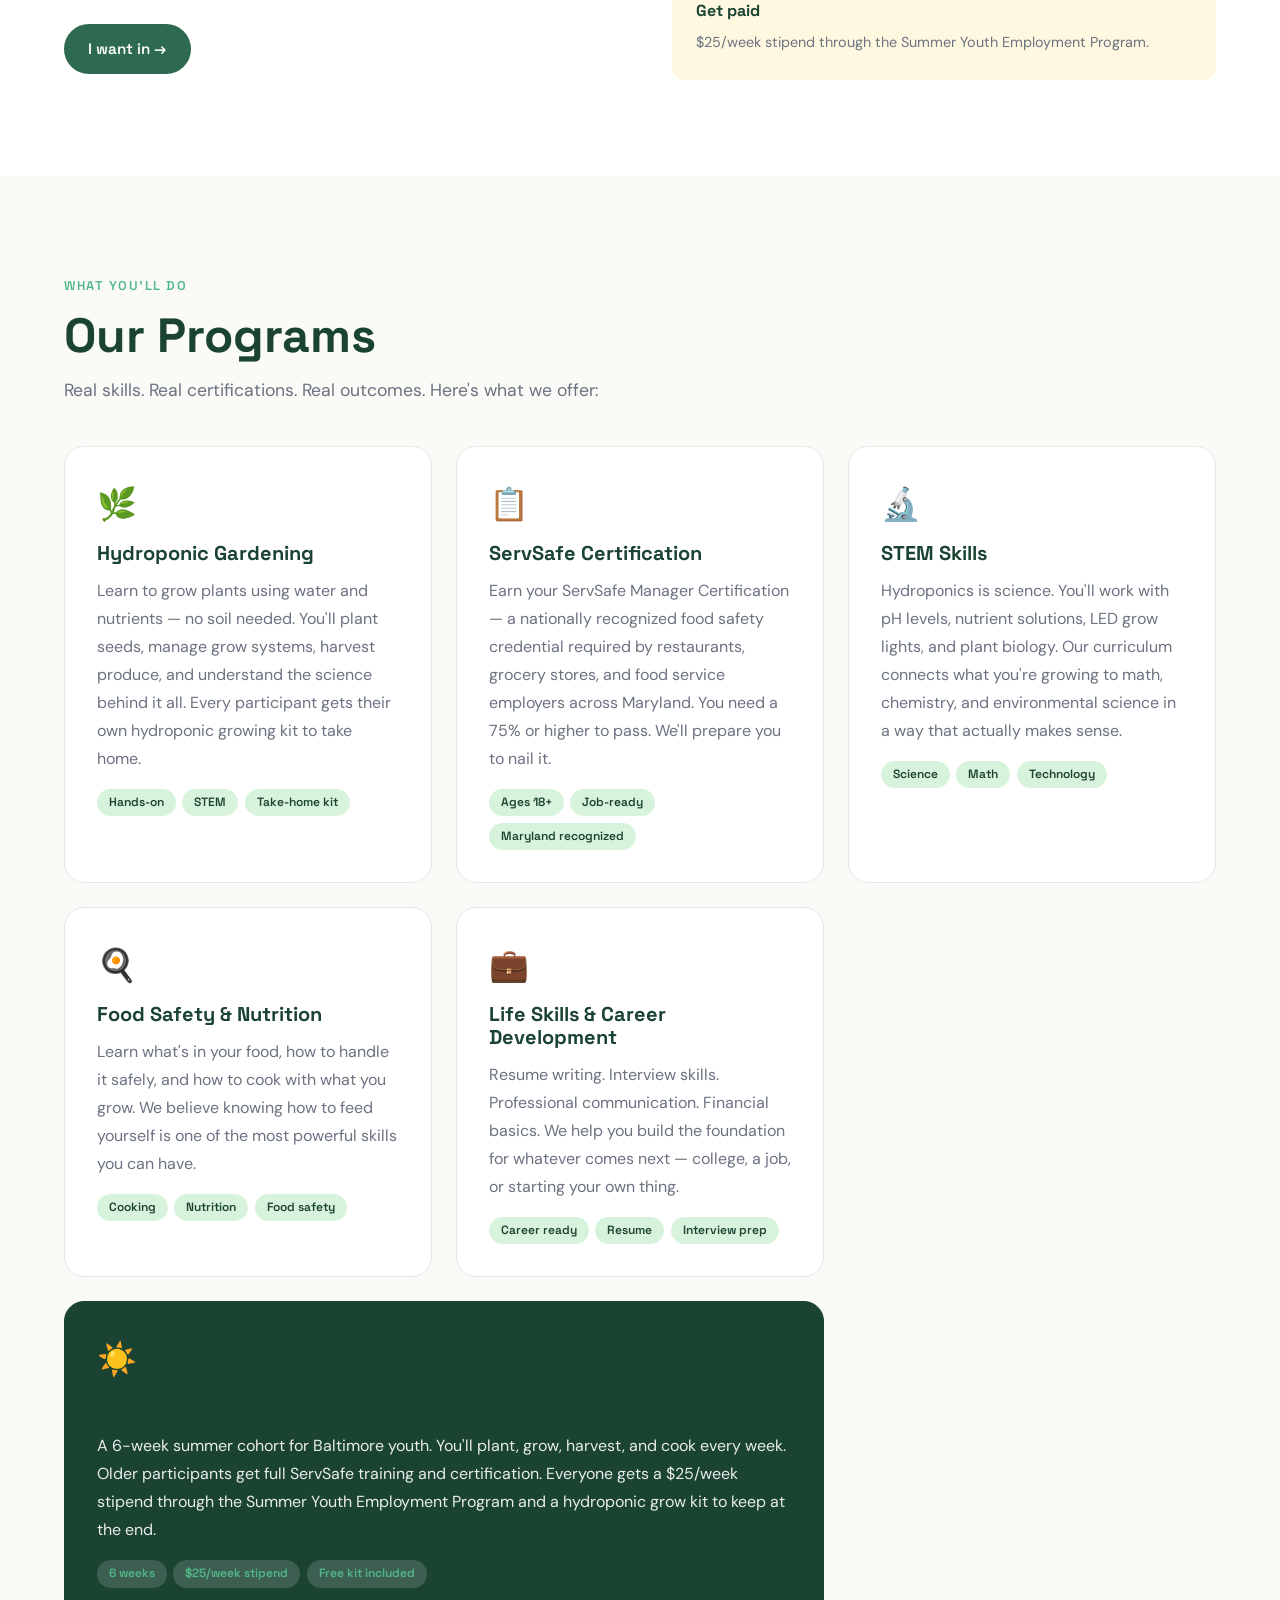
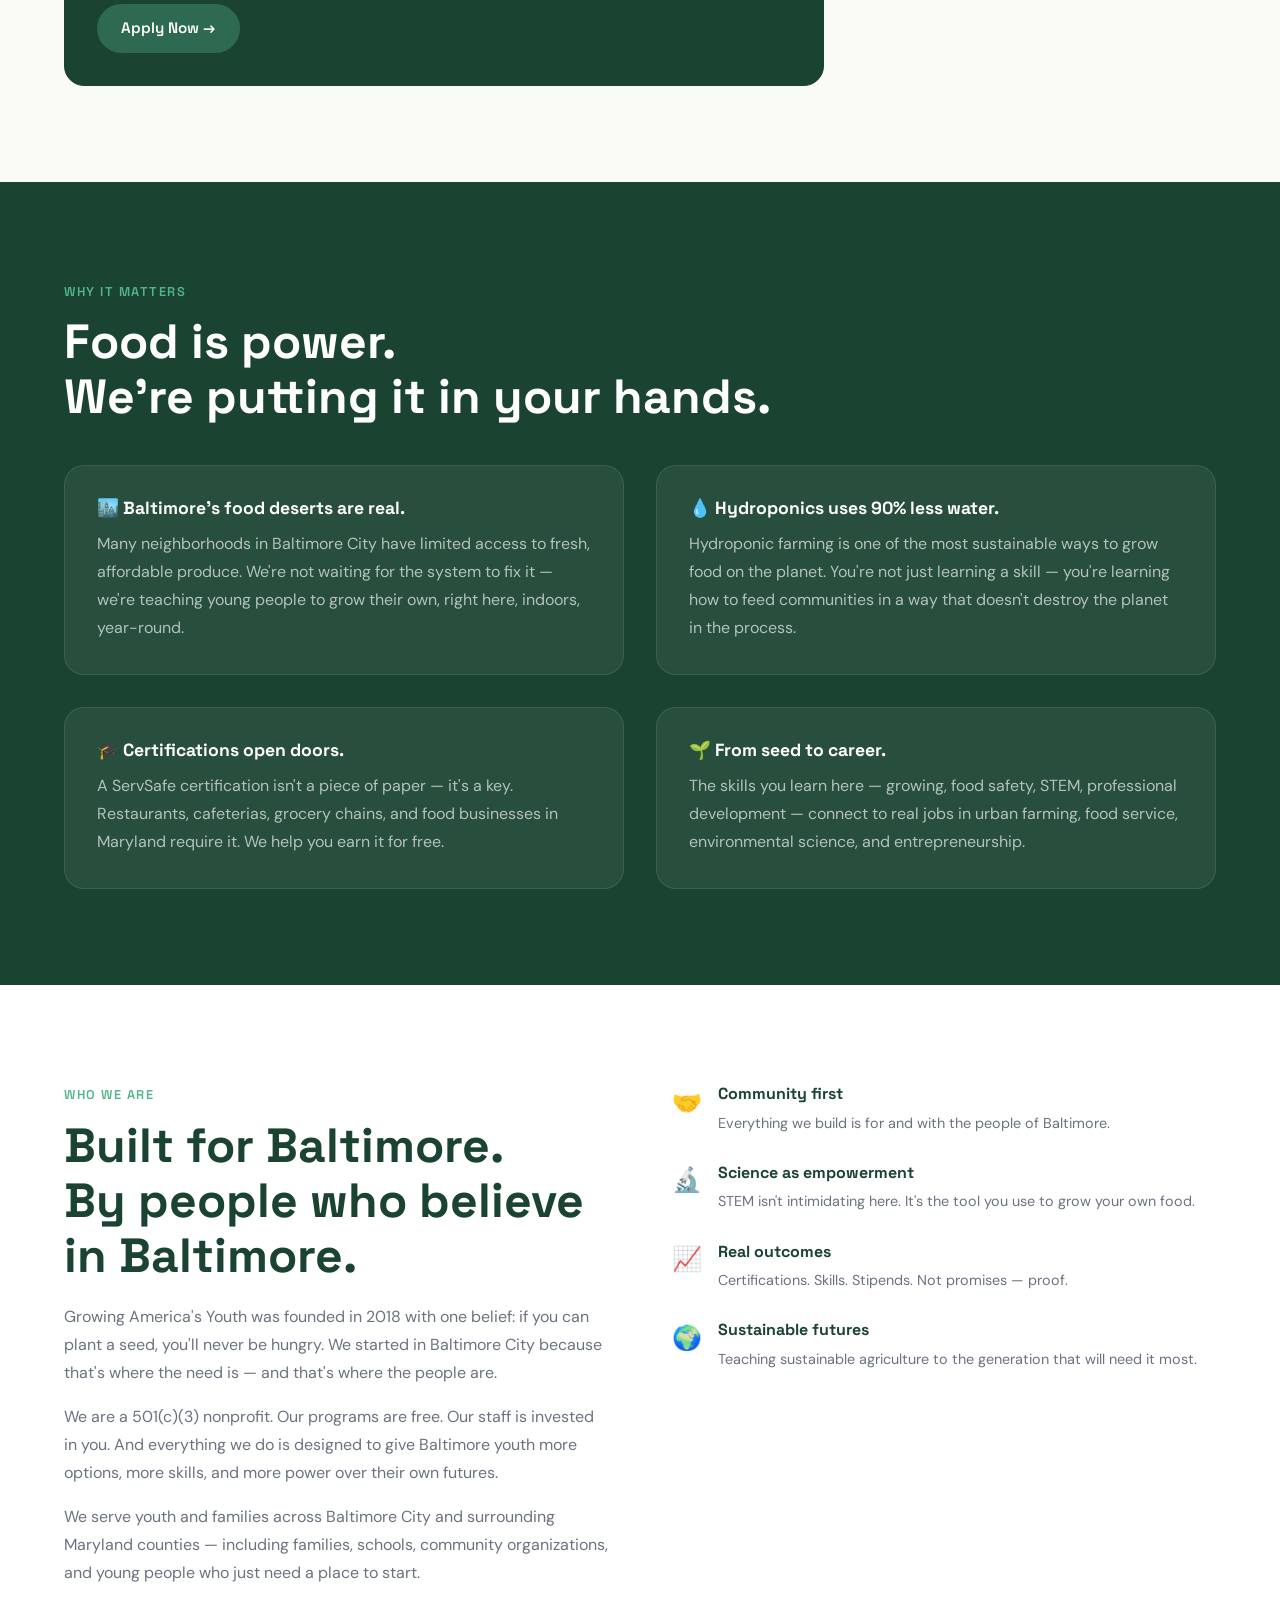
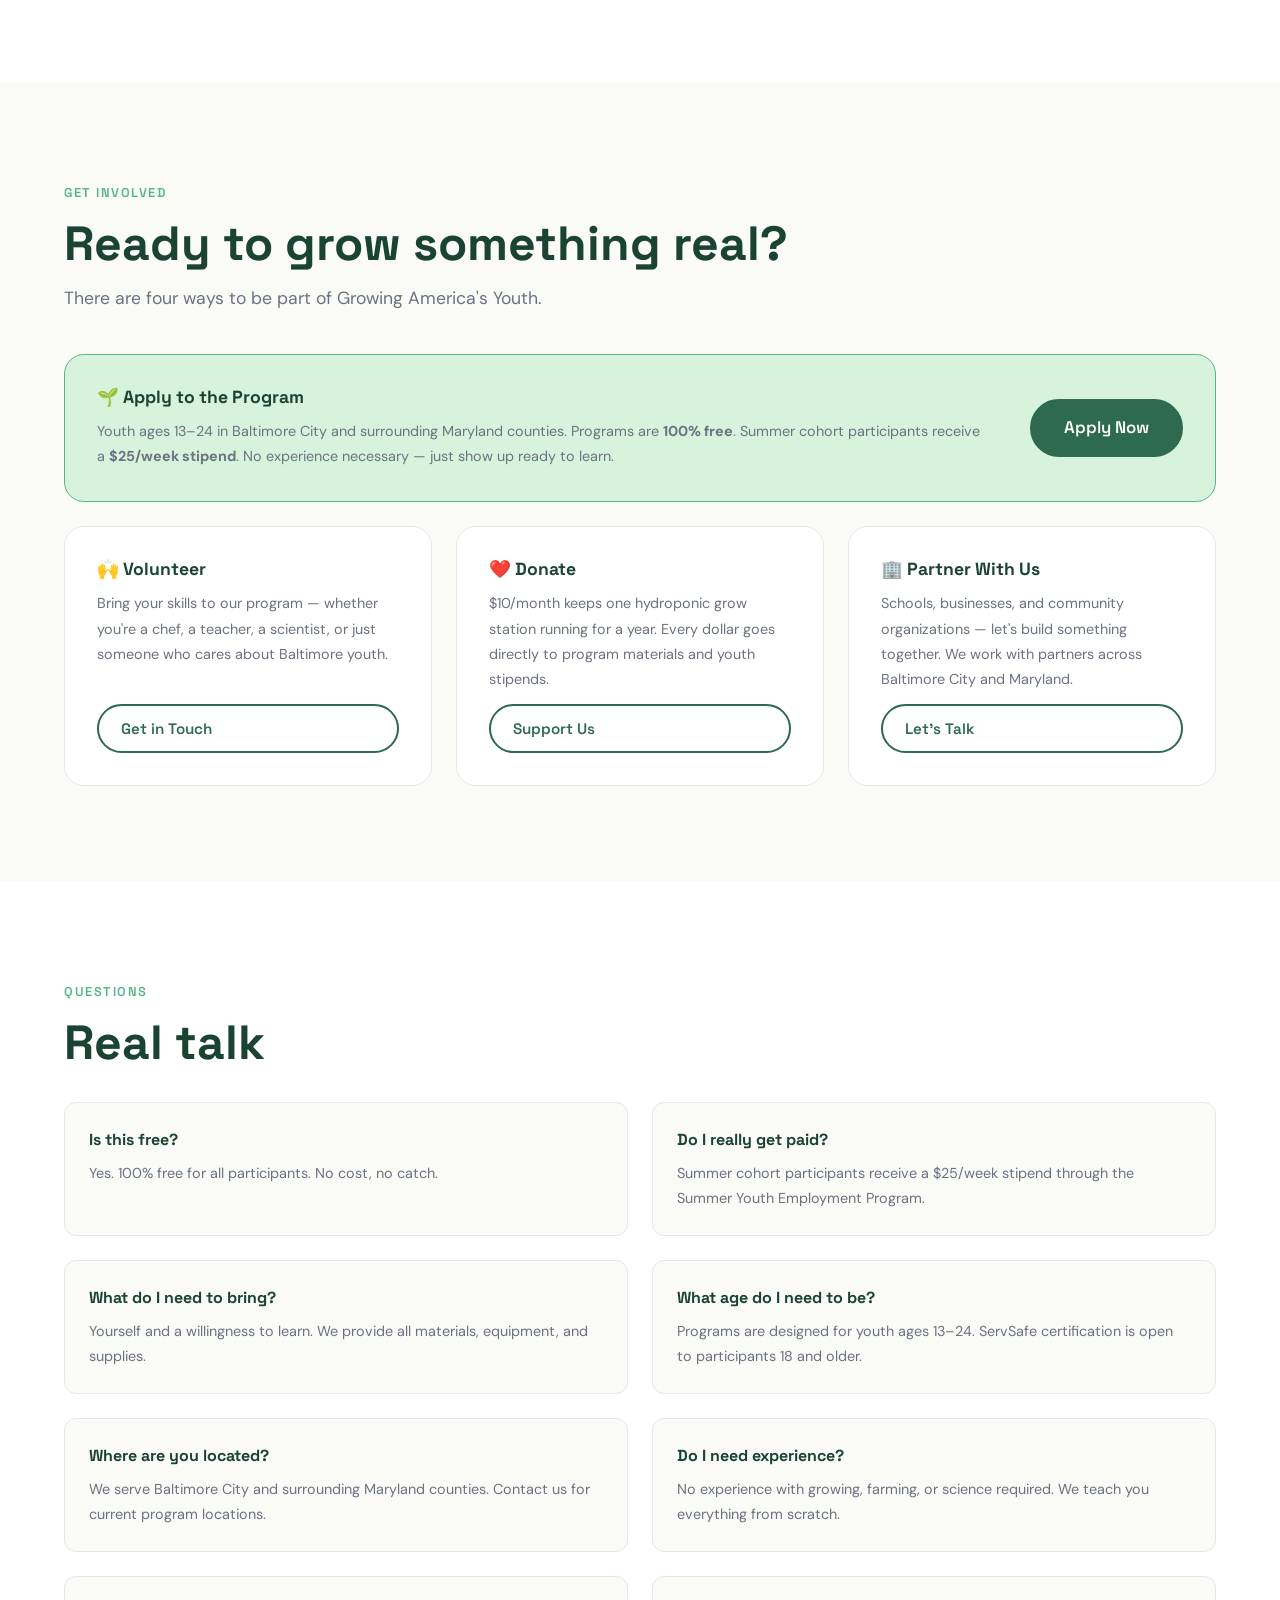
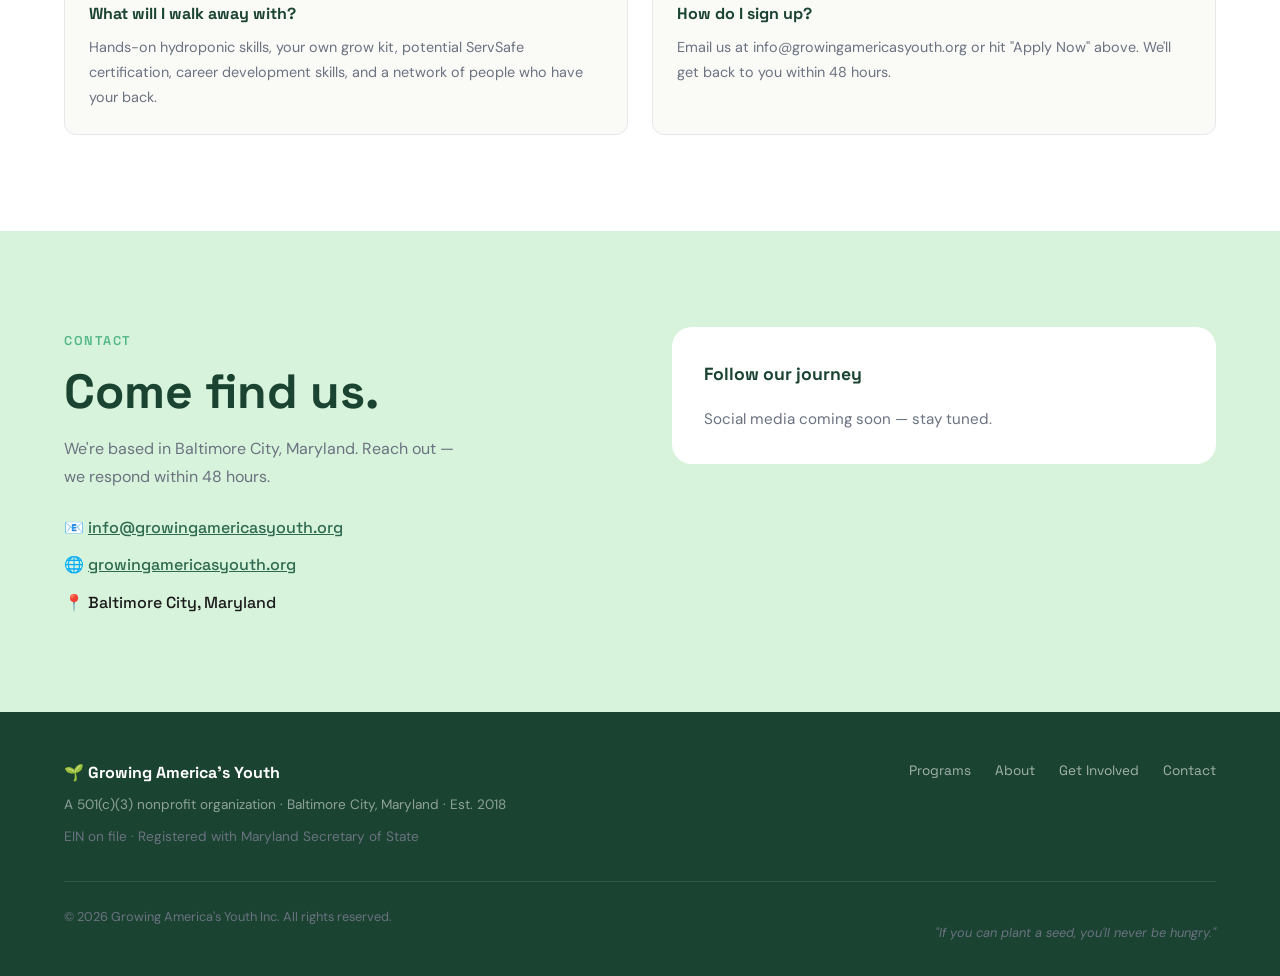
==== commit b536f07c: "feat: add board and events pages, update nav" ====
--- a/src/index.html
+++ b/src/index.html
@@ -18,7 +18,11 @@
       <a href="#" class="nav__logo">🌱 Growing America's Youth</a>
       <ul class="nav__links">
         <li><a href="#programs">Programs</a></li>
-        <li><a href="#impact">Impact</a></li>
+        <li><a href="events.html">Events</a></li>
+        <li><a href="board.html">Board</a></li>
+        <li><a href="#impact">Impact</a>
+      <a href="events.html">Events</a>
+      <a href="board.html">Board</a></li>
         <li><a href="#about">About</a></li>
         <li><a href="#contact">Contact</a></li>
         <li><a href="#join" class="btn btn--nav">Join the Program</a></li>
@@ -30,6 +34,8 @@
     <div class="nav__mobile" id="mobile-menu">
       <a href="#programs">Programs</a>
       <a href="#impact">Impact</a>
+      <a href="events.html">Events</a>
+      <a href="board.html">Board</a>
       <a href="#about">About</a>
       <a href="#contact">Contact</a>
       <a href="#join" class="btn btn--green">Join the Program</a>
@@ -201,7 +207,7 @@
           <ul class="program-card__tags">
             <li>6 weeks</li><li>$25/week stipend</li><li>Free kit included</li>
           </ul>
-          <a href="#join" class="btn btn--green" style="margin-top:1rem;">Apply Now →</a>
+          <a href="apply.html" class="btn btn--green" style="margin-top:1rem;">Apply Now →</a>
         </div>
 
       </div>
@@ -321,7 +327,7 @@
             Programs are <strong>100% free</strong>. Summer cohort participants receive a
             <strong>$25/week stipend</strong>. No experience necessary — just show up ready to learn.
           </p>
-          <a href="mailto:info@growingamericasyouth.org?subject=Program Application" class="btn btn--green btn--lg">Apply Now</a>
+          <a href="apply.html" class="btn btn--green btn--lg">Apply Now</a>
         </div>
 
         <div class="join__card">
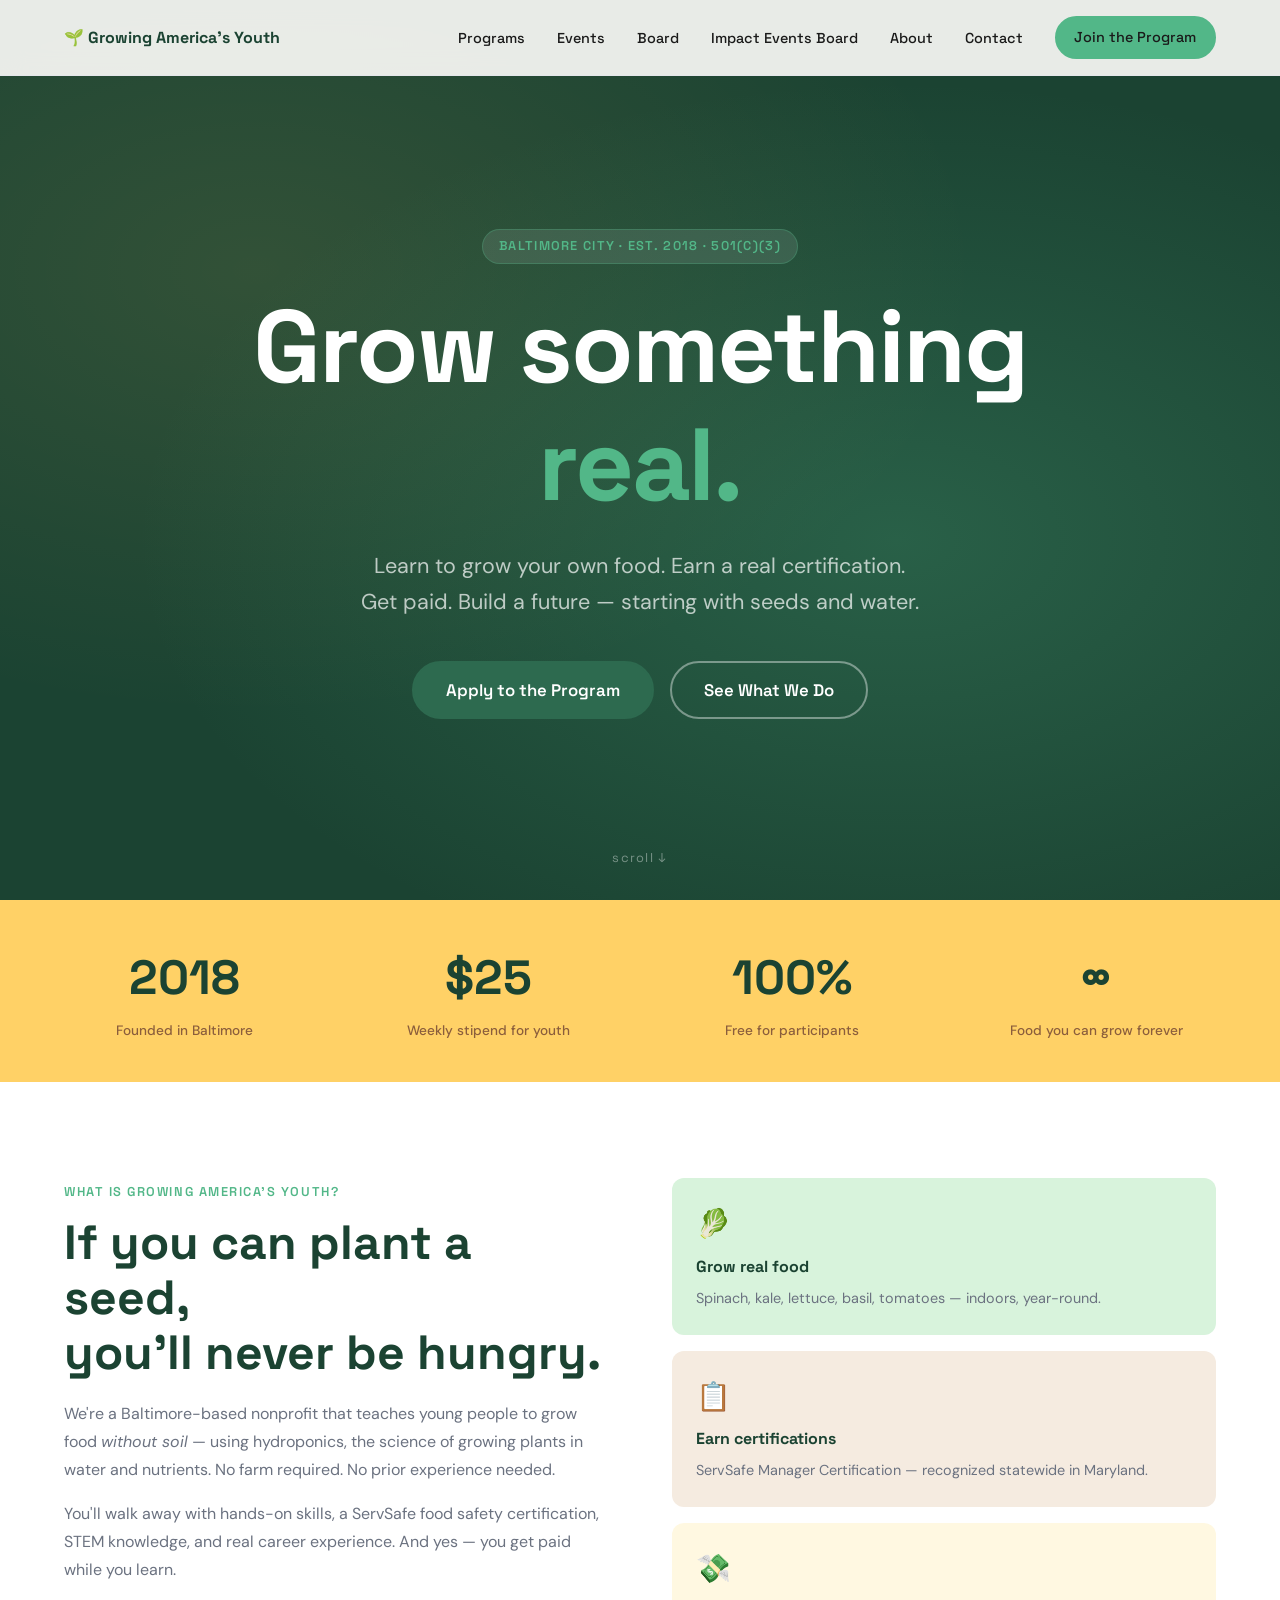
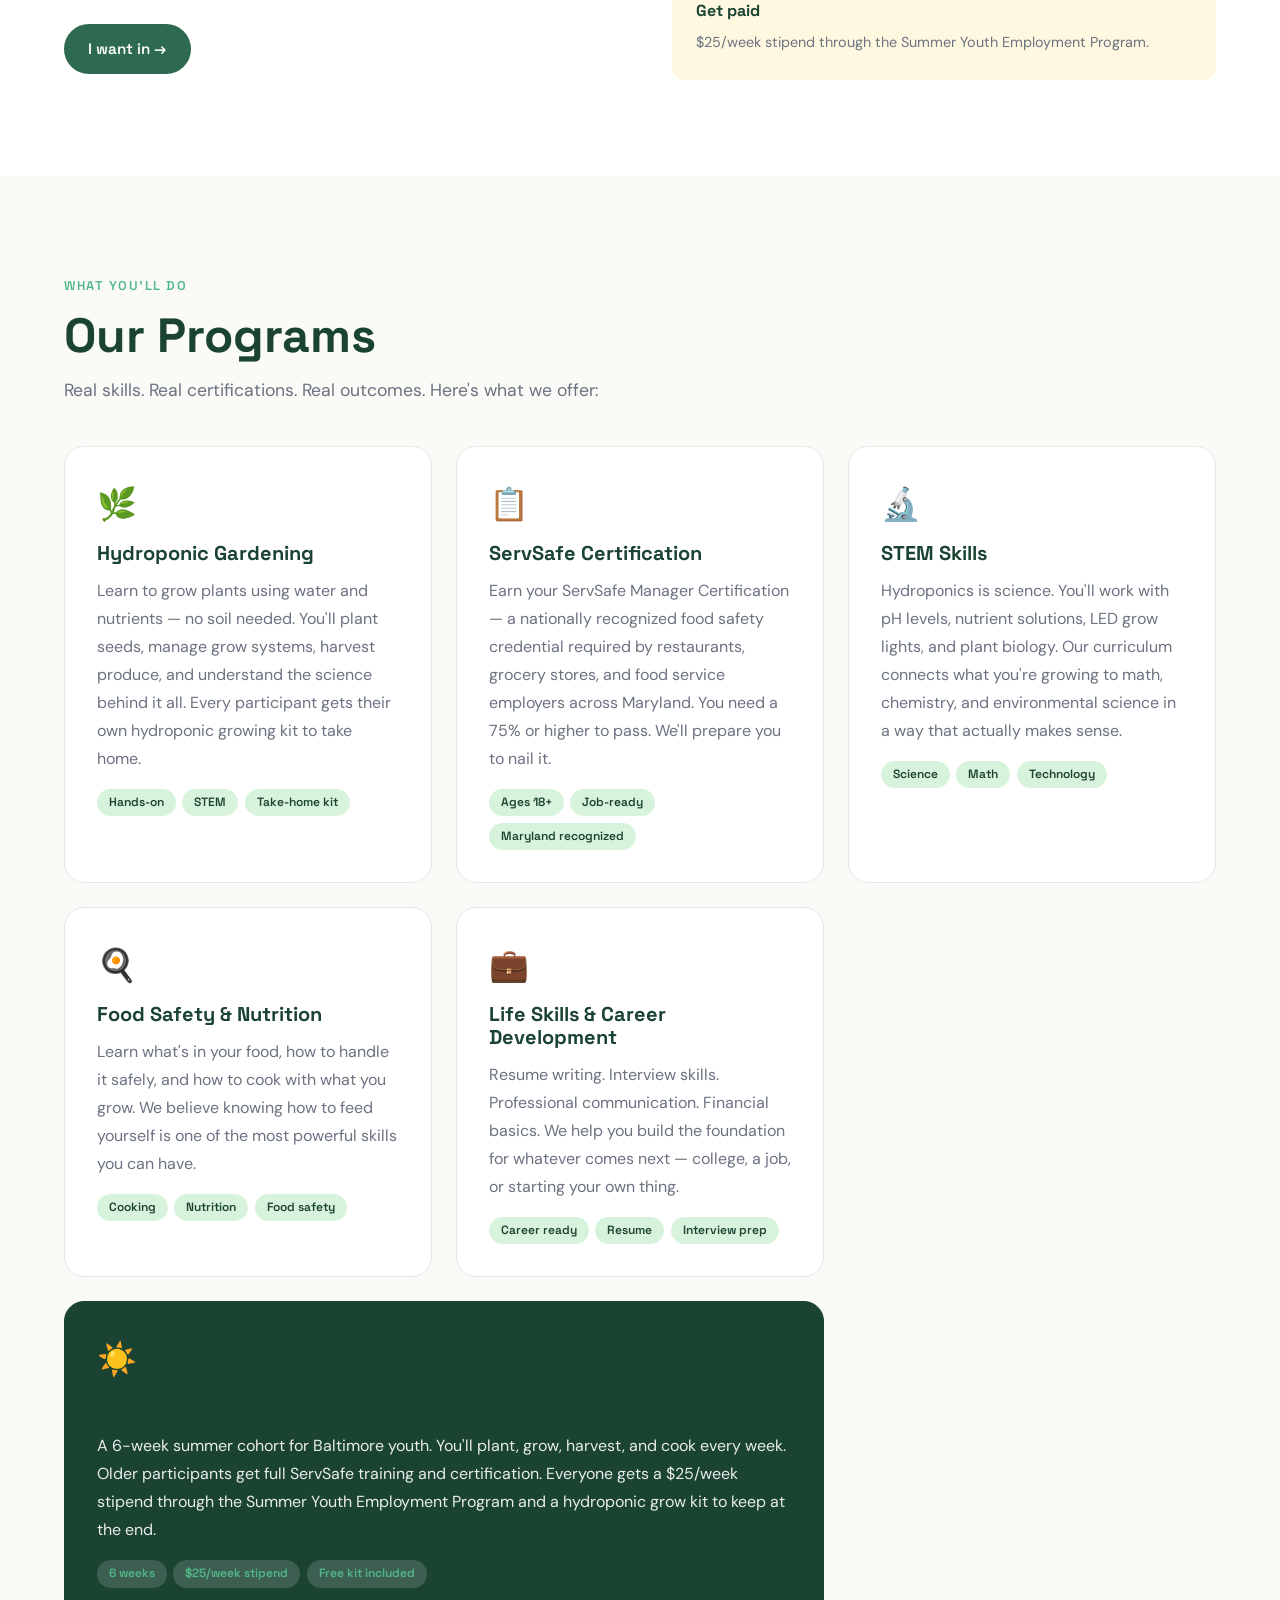
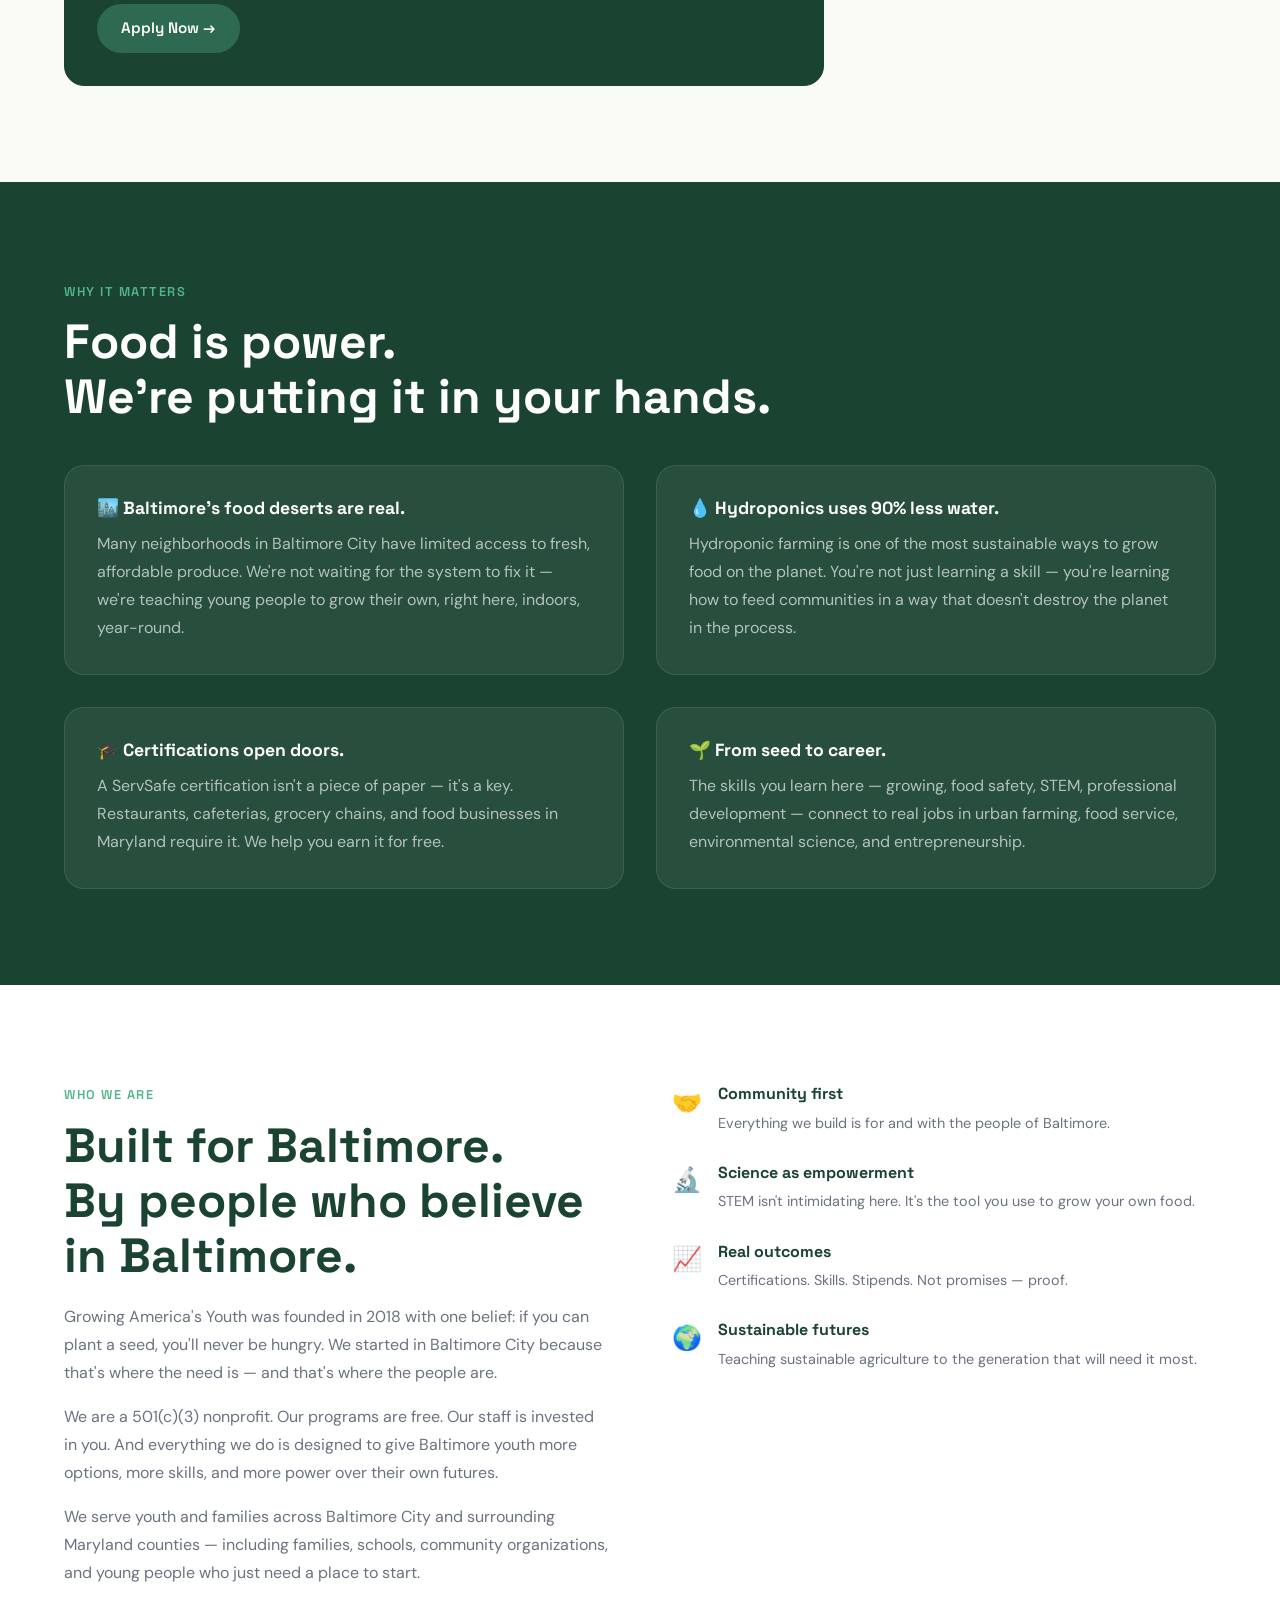
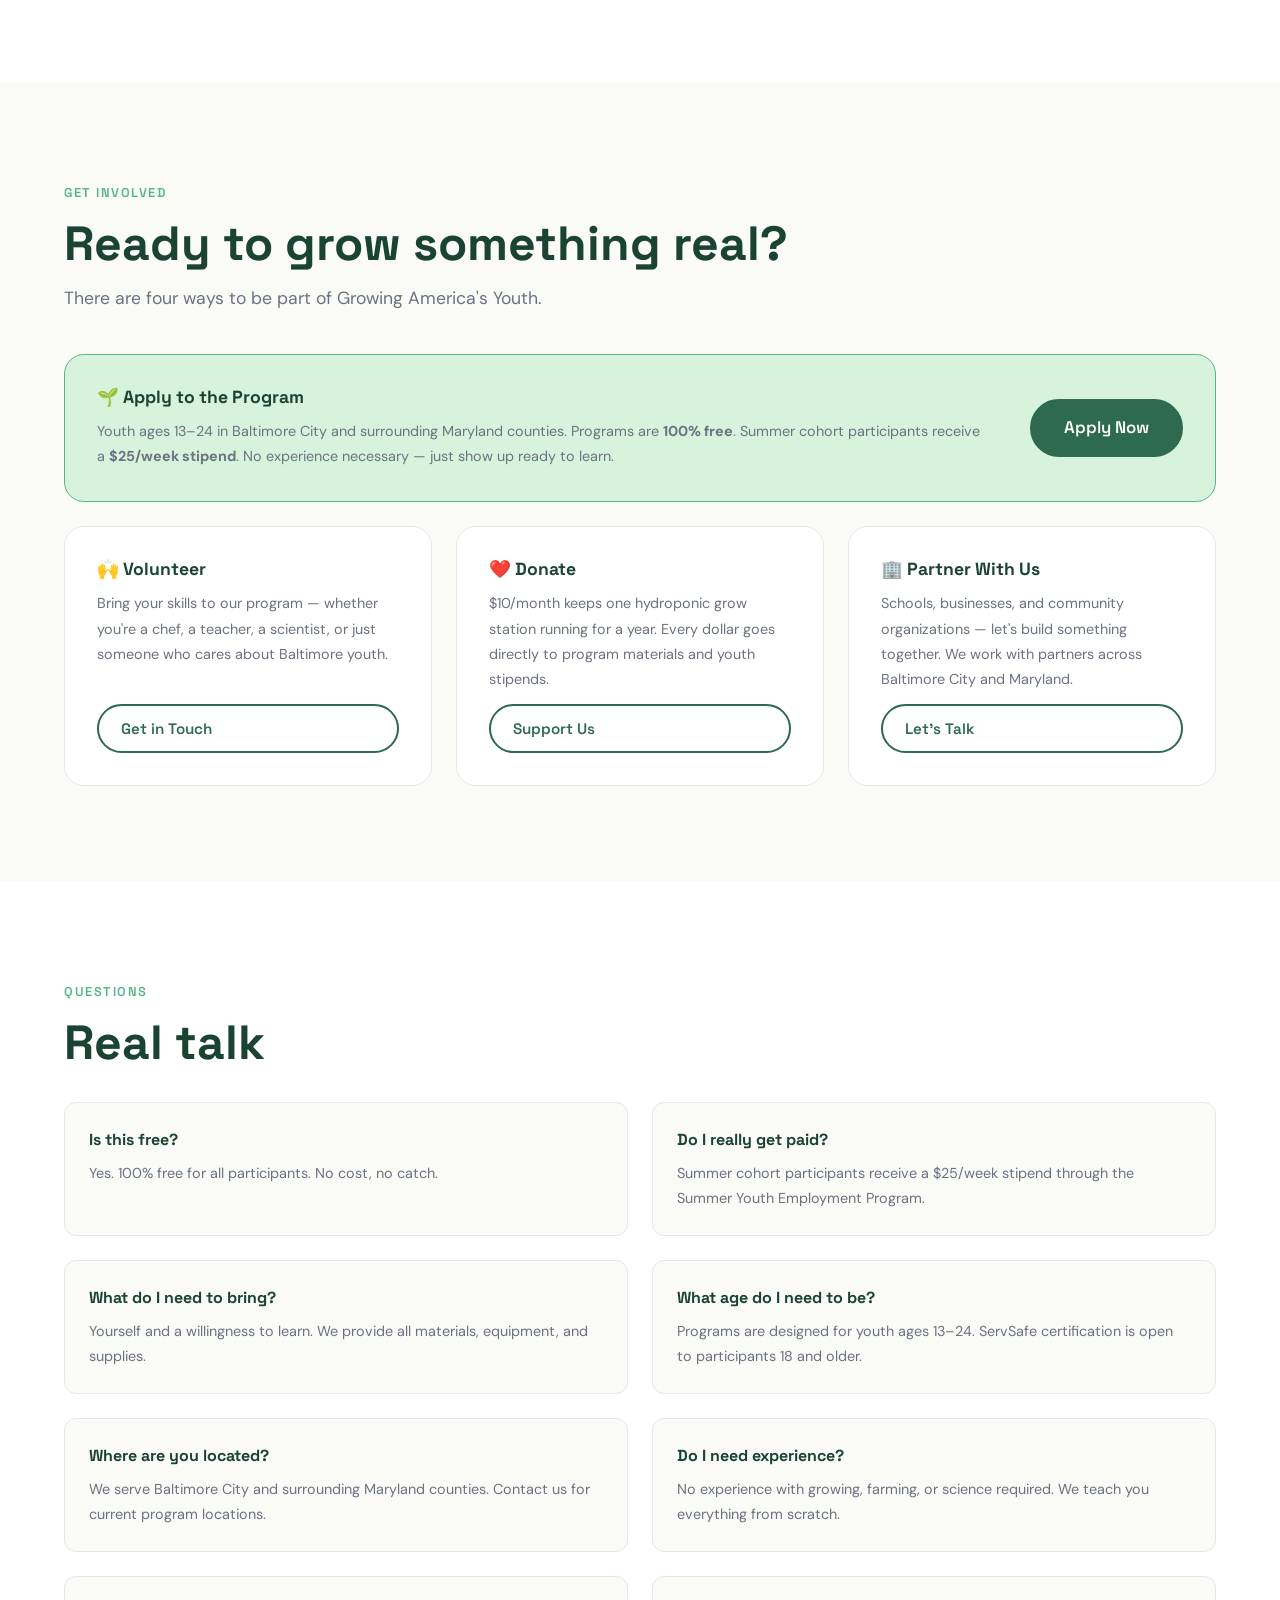
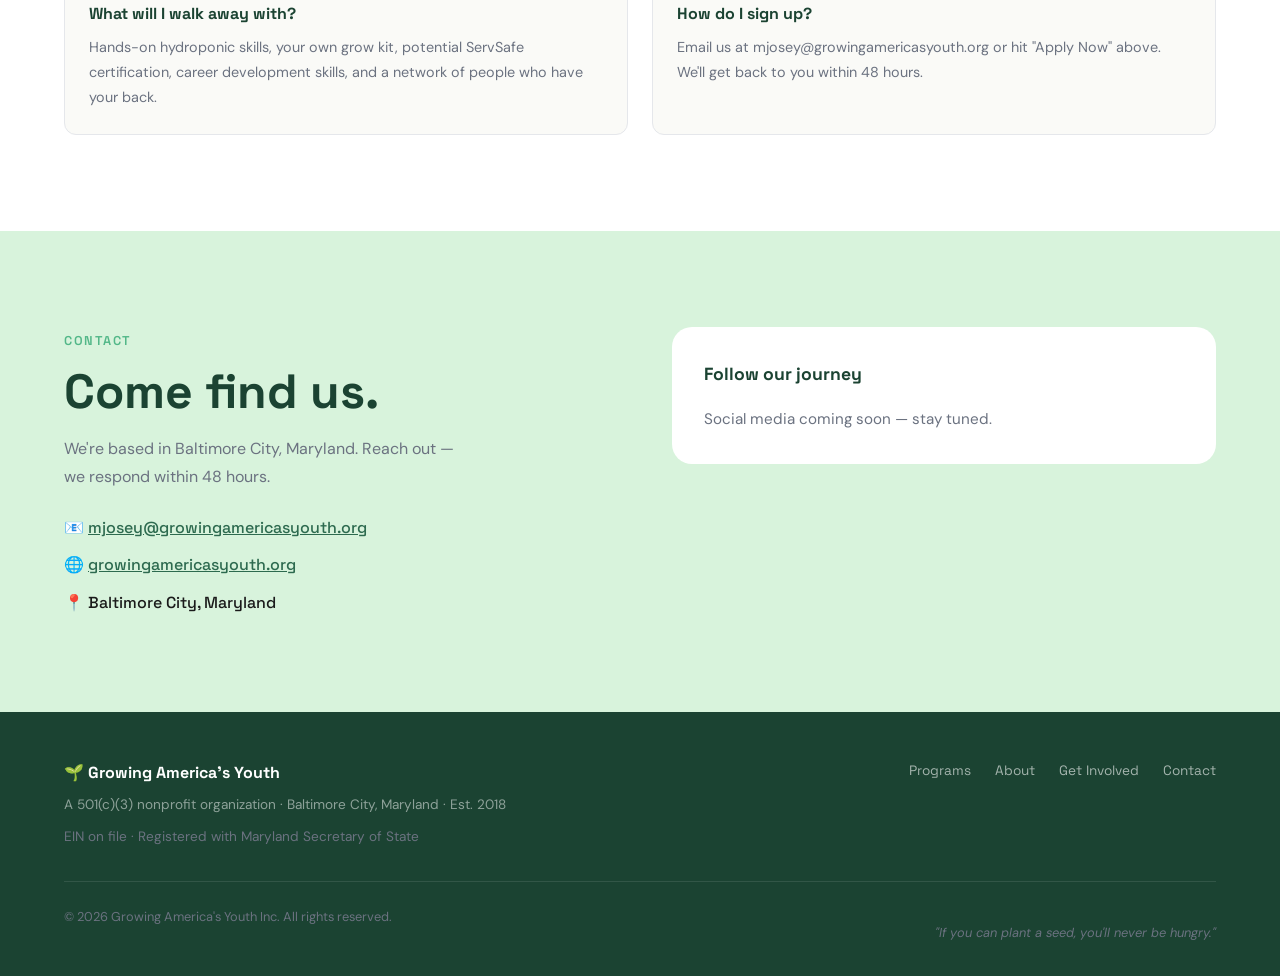
==== commit 0c9ab104: "feat: real board/team names, news page with scholarships, Amazon Smile, fix contact email" ====
--- a/src/index.html
+++ b/src/index.html
@@ -336,7 +336,7 @@
             Bring your skills to our program — whether you're a chef, a teacher, a scientist,
             or just someone who cares about Baltimore youth.
           </p>
-          <a href="mailto:info@growingamericasyouth.org?subject=Volunteer Interest" class="btn btn--outline">Get in Touch</a>
+          <a href="mailto:mjosey@growingamericasyouth.org?subject=Volunteer Interest" class="btn btn--outline">Get in Touch</a>
         </div>
 
         <div class="join__card">
@@ -345,7 +345,7 @@
             $10/month keeps one hydroponic grow station running for a year.
             Every dollar goes directly to program materials and youth stipends.
           </p>
-          <a href="mailto:info@growingamericasyouth.org?subject=Donation Inquiry" class="btn btn--outline">Support Us</a>
+          <a href="mailto:mjosey@growingamericasyouth.org?subject=Donation Inquiry" class="btn btn--outline">Support Us</a>
         </div>
 
         <div class="join__card">
@@ -354,7 +354,7 @@
             Schools, businesses, and community organizations — let's build something together.
             We work with partners across Baltimore City and Maryland.
           </p>
-          <a href="mailto:info@growingamericasyouth.org?subject=Partnership Inquiry" class="btn btn--outline">Let's Talk</a>
+          <a href="mailto:mjosey@growingamericasyouth.org?subject=Partnership Inquiry" class="btn btn--outline">Let's Talk</a>
         </div>
       </div>
     </div>
@@ -396,7 +396,7 @@
         </div>
         <div class="faq__item">
           <strong>How do I sign up?</strong>
-          <p>Email us at info@growingamericasyouth.org or hit "Apply Now" above. We'll get back to you within 48 hours.</p>
+          <p>Email us at mjosey@growingamericasyouth.org or hit "Apply Now" above. We'll get back to you within 48 hours.</p>
         </div>
       </div>
     </div>
@@ -411,7 +411,7 @@
           <h2>Come find us.</h2>
           <p>We're based in Baltimore City, Maryland. Reach out — we respond within 48 hours.</p>
           <div class="contact__details">
-            <div>📧 <a href="mailto:info@growingamericasyouth.org">info@growingamericasyouth.org</a></div>
+            <div>📧 <a href="mailto:mjosey@growingamericasyouth.org">mjosey@growingamericasyouth.org</a></div>
             <div>🌐 <a href="https://growingamericasyouth.org">growingamericasyouth.org</a></div>
             <div>📍 Baltimore City, Maryland</div>
           </div>
